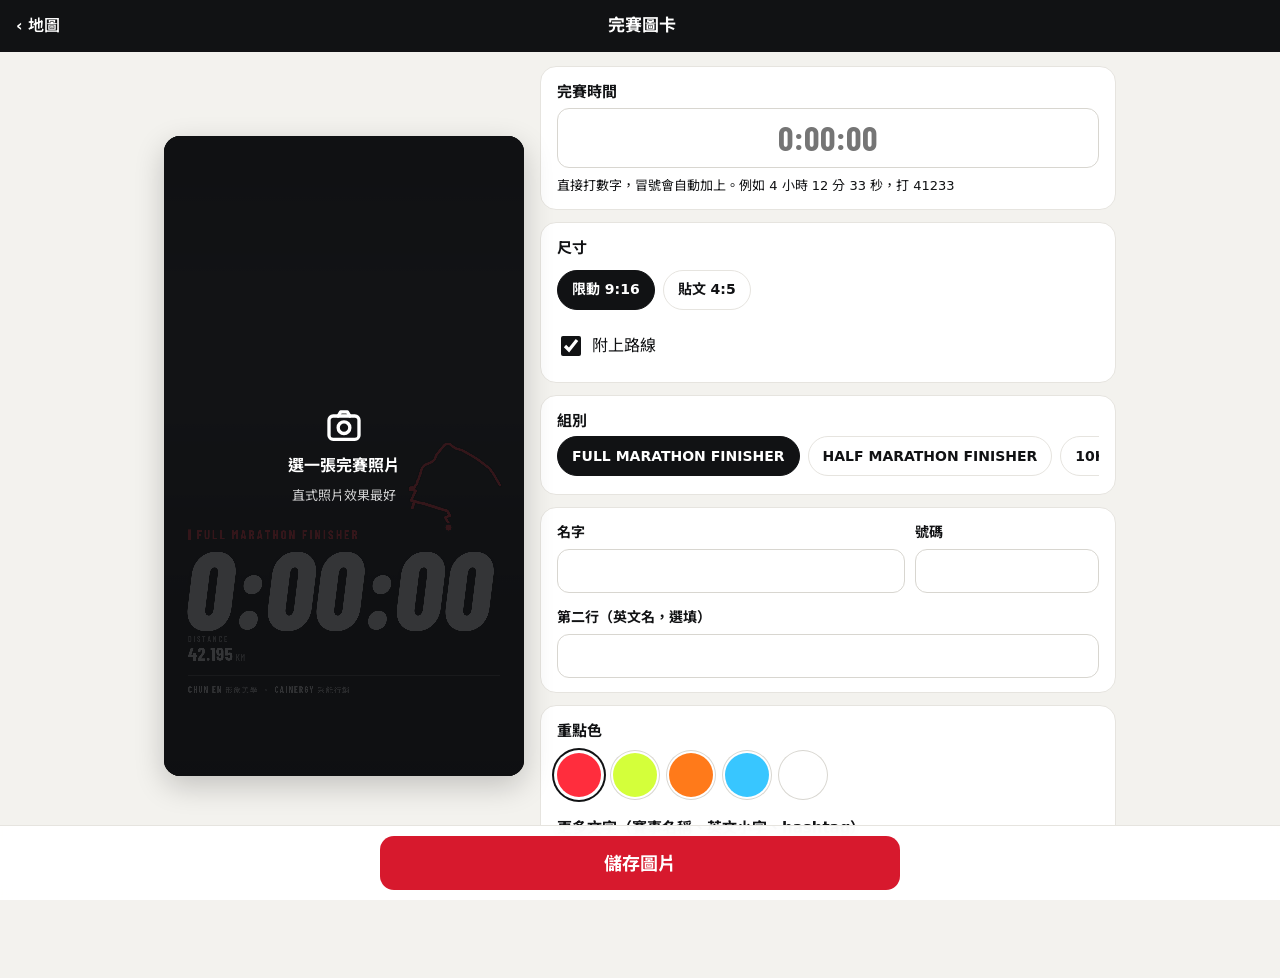
==== card.html @ f3e98ca9 "完賽圖卡 v3：研究 NRC/Strava 後重做——窄體粗斜大成績、配速/距離/日期數據列、附路線、重點色可選 Co-Authored-By: Claude Opus 5.5 <noreply@an" ====
<!doctype html>
<html lang="zh-Hant">
<head>
<meta charset="utf-8">
<meta name="viewport" content="width=device-width, initial-scale=1, viewport-fit=cover">
<meta name="robots" content="noindex, nofollow">
<meta name="referrer" content="strict-origin-when-cross-origin">
<meta name="theme-color" content="#111214">
<script>if (location.hostname.endsWith('github.io')) location.replace('https://booking.321avoir.com/cg/runlive/card.php' + location.search + location.hash);</script>
<title>完賽圖卡｜跑團 LIVE</title>
<link rel="preconnect" href="https://fonts.googleapis.com">
<link rel="preconnect" href="https://fonts.gstatic.com" crossorigin>
<link rel="stylesheet" href="https://fonts.googleapis.com/css2?family=Barlow+Condensed:ital,wght@0,500;0,600;0,700;0,800;1,800&family=Noto+Sans+TC:wght@500;700;900&display=swap">
<link rel="stylesheet" href="ui.css?v=11">
<style>
body{min-block-size:100dvh}
.chead{position:sticky;top:0;z-index:20;display:flex;align-items:center;gap:8px;background:var(--ink);color:#fff;
  padding:env(safe-area-inset-top,0px) max(8px,env(safe-area-inset-right,0px)) 0 max(8px,env(safe-area-inset-left,0px));min-block-size:calc(var(--top-h) + env(safe-area-inset-top,0px))}
.chead a{color:#fff;text-decoration:none;display:inline-flex;align-items:center;gap:4px;min-block-size:var(--target);padding:0 8px;font-weight:600}
.chead h1{font-size:17px;flex:1;text-align:center;margin-right:64px}
.cwrap{max-inline-size:980px;margin:0 auto;padding:14px max(14px,env(safe-area-inset-right,0px)) calc(env(safe-area-inset-bottom,0px) + 100px) max(14px,env(safe-area-inset-left,0px))}
.cgrid{display:grid;gap:16px;grid-template-columns:minmax(0,1fr)}
.cgrid>*{min-inline-size:0}
@media (min-width:760px){.cgrid{grid-template-columns:minmax(0,360px) 1fr;align-items:start}.pv{position:sticky;top:70px}}
.pv{position:relative;max-inline-size:min(360px,31dvh);margin-inline:auto;inline-size:100%}
@media (min-width:760px){.pv{max-inline-size:360px}}
.pv canvas{display:block;inline-size:100%;block-size:auto;aspect-ratio:var(--ar,9/16);border-radius:16px;box-shadow:0 10px 30px #0003;touch-action:none;background:#2a2b2f;cursor:grab}
.pv .pick{position:absolute;inset:0;display:flex;flex-direction:column;align-items:center;justify-content:center;gap:8px;border-radius:16px;color:#fff;cursor:pointer;background:#111214d9;text-align:center;padding:10px}
.pv .pick svg{inline-size:40px;block-size:40px}
.pv .pick b{font-size:16px}
.pv .pick span{font-size:13px;opacity:.8}
.pv input[type=file]{position:absolute;inline-size:1px;block-size:1px;opacity:0;pointer-events:none}
.pv-tools{display:flex;align-items:center;gap:10px;margin-top:10px}
.pv-tools input[type=range]{flex:1;min-block-size:var(--target);accent-color:var(--ink)}
.box{background:#fff;border:1px solid var(--line);border-radius:var(--r);padding:14px 16px;margin-bottom:12px}
.box h2{font-size:15px;margin-bottom:4px}
input.timein{font-family:var(--num);font-size:34px;font-weight:700;letter-spacing:.03em;min-block-size:60px!important;text-align:center}
.src{font-size:13px;margin:8px 0 0;display:flex;gap:6px;align-items:flex-start}
.src.warnc{color:#9a5b00}.src.okc{color:var(--ok)}
.chips{display:flex;gap:8px;overflow-x:auto;padding-bottom:4px;scrollbar-width:none}
.chips button{flex:0 0 auto;border:1.5px solid var(--line);background:#fff;border-radius:999px;padding:0 14px;min-block-size:40px;font-weight:700;font-size:14px;white-space:nowrap}
.chips button[aria-pressed=true]{background:var(--ink);color:#fff;border-color:var(--ink)}
.sw{display:flex;gap:12px;flex-wrap:wrap}
.sw label{inline-size:44px;block-size:44px;border-radius:50%;background:var(--c);cursor:pointer;box-shadow:0 0 0 2px #fff,0 0 0 3px #d8d6d0}
.sw label:has(input:checked){box-shadow:0 0 0 3px #fff,0 0 0 5px var(--ink)}
.sw input{position:absolute;opacity:0;pointer-events:none}
details.more summary{cursor:pointer;font-weight:700;font-size:15px;min-block-size:var(--target);display:flex;align-items:center}
.savebar{position:fixed;z-index:30;inset:auto 0 0 0;background:#fffffff2;backdrop-filter:blur(8px);border-top:1px solid var(--line);
  padding:10px max(14px,env(safe-area-inset-right,0px)) calc(env(safe-area-inset-bottom,0px) + 10px) max(14px,env(safe-area-inset-left,0px))}
.savebar .btn{max-inline-size:520px;margin:0 auto}
.dlg img{inline-size:100%;border-radius:12px;display:block;margin-bottom:12px}
</style>
</head>
<body>
<header class="chead"><a id="back" href="./">‹ 地圖</a><h1>完賽圖卡</h1></header>
<div class="cwrap">
  <div class="cgrid">
    <div>
      <div class="pv">
        <canvas id="cv" width="1080" height="1920" role="img" aria-label="完賽圖卡預覽"></canvas>
        <label class="pick" id="pick"><svg viewBox="0 0 24 24" aria-hidden="true"><rect x="3" y="6" width="18" height="14" rx="2.5"/><circle cx="12" cy="13" r="3.5"/><path d="M8.5 6l1.5-2.5h4L15.5 6"/></svg><b>選一張完賽照片</b><span>直式照片效果最好</span><input id="in-photo" type="file" accept="image/*"></label>
      </div>
      <div class="pv-tools" id="pv-tools" hidden>
        <label class="btn ghost sm" for="in-photo2">換照片</label><input id="in-photo2" type="file" accept="image/*" hidden>
        <input id="in-zoom" type="range" min="1" max="3" step="0.01" value="1" aria-label="照片縮放">
      </div>
      <p class="note" id="drag-hint" style="text-align:center;margin-top:6px" hidden>拖曳照片調位置，兩指或滑桿縮放</p>
    </div>

    <div>
      <section class="box">
        <h2>完賽時間</h2>
        <input id="in-time" class="timein" type="text" inputmode="numeric" placeholder="0:00:00" aria-label="完賽時間（時:分:秒）" aria-describedby="time-src">
        <p class="src" id="time-src"></p>
        <button type="button" class="btn dark block" id="btn-sync" style="margin-top:10px" hidden>存成我的正式成績</button>
      </section>

      <section class="box">
        <h2 style="margin-bottom:10px">尺寸</h2>
        <div class="chips" id="fmts"><button type="button" data-fmt="story" aria-pressed="true">限動 9:16</button><button type="button" data-fmt="post" aria-pressed="false">貼文 4:5</button></div>
        <label class="check" id="route-row" style="display:flex;align-items:center;gap:8px;margin-top:10px;min-block-size:var(--target)" hidden><input id="in-route" type="checkbox" checked style="inline-size:20px;block-size:20px;accent-color:var(--ink)"> 附上路線</label>
      </section>

      <section class="box">
        <h2>組別</h2>
        <div class="chips" id="titles"></div>
        <input id="in-title-custom" type="text" maxlength="28" placeholder="輸入自己的標題" style="margin-top:8px" hidden>
      </section>

      <section class="box">
        <div class="grid2" style="grid-template-columns:1fr 34%">
          <div class="field" style="margin:0"><label for="in-name">名字</label><input id="in-name" type="text" maxlength="12"></div>
          <div class="field" style="margin:0"><label for="in-bib">號碼</label><input id="in-bib" type="text" maxlength="8" inputmode="numeric"></div>
        </div>
        <div class="field" style="margin-bottom:0"><label for="in-sub">第二行（英文名，選填）</label><input id="in-sub" type="text" maxlength="24" autocapitalize="characters"></div>
      </section>

      <section class="box">
        <h2 style="margin-bottom:10px">重點色</h2>
        <div class="sw" id="sw"></div>
        <details class="more" style="margin-top:10px"><summary>更多文字（賽事名稱、英文小字、hashtag）</summary>
          <div class="field"><label for="in-team">賽事名稱</label><input id="in-team" type="text" maxlength="16"></div>
          <div class="field"><label for="in-event">賽事名稱上面的英文小字</label><input id="in-event" type="text" maxlength="34" autocapitalize="characters"></div>
          <div class="field" style="margin-bottom:0"><label for="in-tag">hashtag（選填，放在右下角）</label><input id="in-tag" type="text" maxlength="16" placeholder="#一起跑到終點"></div>
        </details>
      </section>
    </div>
  </div>
</div>
<div class="savebar"><button type="button" class="btn primary block lg" id="btn-save">儲存圖片</button></div>

<dialog id="dlg" class="dlg">
  <img id="dlg-img" alt="完成的完賽圖卡">
  <p style="margin:0 0 12px;font-size:15px">長按圖片，選「儲存影像」或「加入照片」。</p>
  <div class="row-end"><button type="button" class="btn dark" id="dlg-close">好</button></div>
</dialog>
<div class="toast" id="toast" role="status" hidden></div>

<script type="module">
import { CAT, analyze, loadRoutes, fmtHMS, parseHMS, bindTimeInput } from './calc.js?v=10';
import { SB_URL, SB_KEY } from './config.js';

/* ====== 版型設定 v3（11/28 研究 NRC／Strava 分享卡、跑團品牌後重做） ======
   原則：成績當主角（窄體粗斜大字撐滿寬）、整張只用一套窄體字＋思源黑體、靠左對齊、Strava 式數據列（配速/距離/日期）、只用一個重點色。
   座標以寬 1080 為準。story＝IG 限動 9:16（上方約 250px、下方約 250px 會被 IG 介面擋住）；post＝貼文 4:5。 */
const FORMATS = { story: { W: 1080, H: 1920, top: 250, bot: 250 }, post: { W: 1080, H: 1350, top: 76, bot: 66 } };
const COND = '"Barlow Condensed", "Arial Narrow", sans-serif', ZH = '"Noto Sans TC", "PingFang TC", "Microsoft JhengHei", sans-serif';
const BRAND = [['CHUN EN', '形象美學'], ['CAINERGY', '采能行銷']]; // 左下固定品牌小字（不給改）
const THEMES = { red: '#ff2d3d', volt: '#d4ff3a', orange: '#ff7a1a', sky: '#38c6ff', white: '#ffffff' };
const THEME_NAMES = { red: '紅', volt: '螢光黃', orange: '橘', sky: '天藍', white: '白' };
const TITLES = ['FULL MARATHON FINISHER', 'HALF MARATHON FINISHER', '10K FINISHER', '5K FINISHER', 'PERSONAL BEST', 'FIRST MARATHON'];
const DIST = { full: 42.195, half: 21.0975, '10k': 10, '5k': 5, '12k': 12, '3k5': 3.5, '3k': 3 };

let lastEv = null; try { lastEv = JSON.parse(localStorage.getItem('rl__last')); } catch { }
const TEAM = new URLSearchParams(location.search).get('t') || lastEv || 'tc2026';
const K = k => `rl_${TEAM}_${k}`;
const ls = { get(k) { try { return JSON.parse(localStorage.getItem(K(k))); } catch { return null; } }, set(k, v) { try { localStorage.setItem(K(k), JSON.stringify(v)); } catch { } } };
const $ = s => document.querySelector(s);
$('#back').href = `./?t=${encodeURIComponent(TEAM)}`;
let toastT; const toast = m => { const t = $('#toast'); t.textContent = m; t.hidden = false; clearTimeout(toastT); toastT = setTimeout(() => t.hidden = true, 3000); };
async function rpc(fn, args) {
  const r = await fetch(SB_URL + fn, { method: 'POST', headers: { apikey: SB_KEY, 'Content-Type': 'application/json' }, body: JSON.stringify(args) });
  const j = await r.json().catch(() => null); if (!r.ok) { const e = new Error(j?.message || r.status); e.code = j?.message; throw e; } return j;
}

// ---------- 預設值 ----------
const old = ls.get('card2') || ls.get('card') || {}, saved = ls.get('card3') || { name: old.name, bib: old.bib, sub: old.sub, title: old.title, time: old.time, fmt: old.fmt };
let me = ls.get('me');
let gcode = null; try { gcode = JSON.parse(localStorage.getItem('rl__code')); } catch { }
const token = ls.get('token'), code = ls.get('code') || gcode;
const titleByCat = { full: TITLES[0], half: TITLES[1], '10k': TITLES[2], '5k': TITLES[3], '12k': '12K FINISHER', '3k5': '3.5K FINISHER', '3k': '3K FINISHER' };
// 12K／3.5K／3K 的稱號放進可選清單第三格（不然會被當成自己打的字）
if (me?.cat && titleByCat[me.cat] && !TITLES.includes(titleByCat[me.cat])) TITLES.splice(2, 0, titleByCat[me.cat]);
const F = {
  name: saved.name ?? me?.nick ?? '', bib: saved.bib ?? me?.bib ?? '', sub: saved.sub ?? '',
  title: saved.title ?? titleByCat[me?.cat] ?? TITLES[0],
  team: saved.team ?? '', event: saved.event ?? '', tag: saved.tag ?? '', fmt: saved.fmt === 'post' ? 'post' : 'story',
  theme: THEMES[saved.theme] ? saved.theme : 'red', time: '',
};
for (const k of ['name', 'bib', 'sub', 'team', 'event', 'tag']) $(`#in-${k}`).value = F[k] || '';
const isCustom = !TITLES.includes(F.title);
$('#titles').innerHTML = TITLES.map(t => `<button type="button" data-title="${t}" aria-pressed="${t === F.title}">${t}</button>`).join('') + `<button type="button" data-title="__custom" aria-pressed="${isCustom}">自己打</button>`;
if (isCustom) { $('#in-title-custom').hidden = false; $('#in-title-custom').value = F.title; }
$('#sw').innerHTML = Object.entries(THEMES).map(([k, c]) => `<label style="--c:${c}"><input type="radio" name="theme" value="${k}" ${k === F.theme ? 'checked' : ''} aria-label="${THEME_NAMES[k]}"></label>`).join('');

// ---------- 完賽時間來源 ----------
let gpsSec = null;
function setSrc() {
  const v = parseHMS($('#in-time').value), el = $('#time-src');
  const official = me?.finish_sec;
  if (official && v === official) { el.className = 'src okc'; el.textContent = '✓ 這是你登記的大會正式成績'; }
  else if (!v) { el.className = 'src'; el.textContent = '直接打數字，冒號會自動加上。例如 4 小時 12 分 33 秒，打 41233'; }
  else if (gpsSec && v === gpsSec) { el.className = 'src warnc'; el.textContent = '⚠ 這是 GPS 估計的時間，請改成大會正式成績'; }
  else { el.className = 'src'; el.textContent = official ? `你登記的正式成績是 ${fmtHMS(official)}` : '這個時間還沒存成你的正式成績'; }
  $('#btn-sync').hidden = !(token && v && v !== official);
}
function setTime(sec) { if (!sec) return; $('#in-time').value = fmtHMS(sec); readForm(); }
if (me?.finish_sec) setTime(me.finish_sec);
else if (saved.time) $('#in-time').value = saved.time;
setSrc();
// 賽事名稱、英文小字從賽事清單帶（自己改過就不蓋）；日期每次都拿，給數據列用
let evDate = '';
rpc('runlive_events', {}).then(evs => {
  const e = (evs || []).find(x => x.slug === TEAM); if (!e) return;
  evDate = (e.date || '').replace(/-/g, '.');
  if (saved.team == null && !$('#in-team').value) $('#in-team').value = e.name.replace(/[（(].*$/, '').trim();
  if (saved.event == null && !$('#in-event').value) $('#in-event').value = e.en || (e.date || '').slice(0, 4);
  readForm(); redraw();
}).catch(() => { });
// 路線：大會路線（routes/場次.json，有 GPX 的組別）；沒有就用自己當天回報的 GPS 軌跡
let routeJson = null, myTrack = null;
fetch(`routes/${encodeURIComponent(TEAM)}.json?v=1`).then(r => r.ok ? r.json() : null).then(j => { routeJson = j; redraw(); }).catch(() => { });
if (token) {
  rpc('runlive_me', { p_token: token }).then(async m => {
    me = m; ls.set('me', m);
    if (!$('#in-name').value) $('#in-name').value = m.nick;
    if (!$('#in-bib').value && m.bib) $('#in-bib').value = m.bib;
    if (m.finish_sec && !saved.time) setTime(m.finish_sec);
    if (code) {
      try {
        const st = await rpc('runlive_state', { p_team: TEAM, p_code: code, p_since: null });
        const mine = st.points.filter(p => p.r === m.id).sort((a, b) => a.t - b.t);
        if (mine.length >= 10) myTrack = mine.map(p => [p.la, p.lo]);
        if (!m.finish_sec) {
          await loadRoutes(TEAM, st.team?.config?.routes);
          const r = st.runners.find(x => x.id === m.id);
          const a = analyze(r, mine, st.team.config, Date.now());
          if (a.status === 'finished') { gpsSec = a.finishSec; if (!$('#in-time').value) setTime(gpsSec); }
        }
      } catch { }
    }
    readForm(); setSrc(); redraw();
  }).catch(() => { });
}

// ---------- 照片 ----------
const photo = { img: null, x: 0, y: 0, z: 1 };
function loadPhoto(f) {
  if (!f) return;
  const img = new Image();
  img.onload = () => { photo.img = img; photo.x = 0; photo.y = 0; photo.z = 1; $('#in-zoom').value = 1; $('#pick').hidden = true; $('#pv-tools').hidden = false; $('#drag-hint').hidden = false; draw(); };
  img.onerror = () => toast('這張照片讀不出來，換一張試試');
  img.src = URL.createObjectURL(f);
}
$('#in-photo').onchange = ev => loadPhoto(ev.target.files[0]);
$('#in-photo2').onchange = ev => loadPhoto(ev.target.files[0]);
$('#in-zoom').oninput = ev => { photo.z = +ev.target.value; draw(); };
const cv = $('#cv'), ctx = cv.getContext('2d');
const ptrs = new Map(); let pinch0 = null;
const scale = () => cv.width / cv.getBoundingClientRect().width;
cv.addEventListener('pointerdown', e => { cv.setPointerCapture(e.pointerId); ptrs.set(e.pointerId, { x: e.clientX, y: e.clientY }); if (ptrs.size === 2) { const [a, b] = [...ptrs.values()]; pinch0 = { d: Math.hypot(a.x - b.x, a.y - b.y), z: photo.z }; } });
cv.addEventListener('pointermove', e => {
  const p = ptrs.get(e.pointerId); if (!p || !photo.img) return;
  if (ptrs.size === 1) { photo.x += (e.clientX - p.x) * scale(); photo.y += (e.clientY - p.y) * scale(); }
  ptrs.set(e.pointerId, { x: e.clientX, y: e.clientY });
  if (ptrs.size === 2 && pinch0) { const [a, b] = [...ptrs.values()]; photo.z = Math.max(1, Math.min(3, pinch0.z * Math.hypot(a.x - b.x, a.y - b.y) / pinch0.d)); $('#in-zoom').value = photo.z; }
  draw();
});
const up = e => { ptrs.delete(e.pointerId); if (ptrs.size < 2) pinch0 = null; };
cv.addEventListener('pointerup', up); cv.addEventListener('pointercancel', up);

// ---------- 繪圖 ----------
// 字距：canvas 的 letterSpacing 舊 Safari 不支援，一個字一個字畫
function spaced(t, x, y, sp, align = 'left') {
  const ch = [...t], ws = ch.map(c => ctx.measureText(c).width), w = ws.reduce((a, b) => a + b, 0) + sp * Math.max(0, ch.length - 1);
  let cx = align === 'center' ? x - w / 2 : align === 'right' ? x - w : x;
  const a0 = ctx.textAlign; ctx.textAlign = 'left';
  ch.forEach((c, i) => { ctx.fillText(c, cx, y); cx += ws[i] + sp; });
  ctx.textAlign = a0; return w;
}
const spacedW = (t, sp) => [...t].reduce((a, c) => a + ctx.measureText(c).width, 0) + sp * Math.max(0, [...t].length - 1);
// 字太長就縮：fits(size) 回 true 才停
function fitFont(css, size, min, fits) { ctx.font = css(size); while (!fits(size) && size > min) { size -= 2; ctx.font = css(size); } return size; }
function sizeCanvas() {
  const f = FORMATS[F.fmt]; if (cv.width !== f.W || cv.height !== f.H) { cv.width = f.W; cv.height = f.H; }
  cv.style.setProperty('--ar', `${f.W}/${f.H}`);
}
// 這張卡的距離：先看選的組別稱號，再看自己報名的組別
function cardCat() {
  const hit = Object.entries(titleByCat).find(([, t]) => t === F.title);
  return hit ? hit[0] : me?.cat;
}
const cardDist = () => DIST[cardCat()] || 0;
const cardRoute = () => routeJson?.[cardCat()]?.pts || myTrack || null;
// 路線畫進 box（等比例、置中），重點色線＋起終點
function drawRoute(pts, x0, y0, bw, bh, A) {
  const la0 = pts.reduce((a, p) => a + p[0], 0) / pts.length, k = Math.cos(la0 * Math.PI / 180);
  const xy = pts.map(([la, lo]) => [lo * k, -la]);
  const xs = xy.map(p => p[0]), ys = xy.map(p => p[1]);
  const mnx = Math.min(...xs), mxx = Math.max(...xs), mny = Math.min(...ys), mxy = Math.max(...ys);
  const sc = Math.min(bw / ((mxx - mnx) || 1e-9), bh / ((mxy - mny) || 1e-9));
  const ox = x0 + (bw - (mxx - mnx) * sc) / 2, oy = y0 + (bh - (mxy - mny) * sc) / 2;
  const P = xy.map(([x, y]) => [ox + (x - mnx) * sc, oy + (y - mny) * sc]);
  ctx.save(); ctx.lineJoin = 'round'; ctx.lineCap = 'round';
  const path = () => { ctx.beginPath(); P.forEach(([x, y], i) => i ? ctx.lineTo(x, y) : ctx.moveTo(x, y)); };
  path(); ctx.strokeStyle = 'rgba(0,0,0,.45)'; ctx.lineWidth = 14; ctx.stroke();
  path(); ctx.strokeStyle = A; ctx.lineWidth = 7; ctx.stroke();
  const dot = ([x, y], fill) => { ctx.beginPath(); ctx.arc(x, y, 11, 0, Math.PI * 2); ctx.fillStyle = fill; ctx.fill(); ctx.lineWidth = 4; ctx.strokeStyle = '#111'; ctx.stroke(); };
  dot(P[0], '#fff'); dot(P[P.length - 1], A);
  ctx.restore();
}
const fmtPace = s => `${Math.floor(s / 60)}'${String(Math.round(s % 60)).padStart(2, '0')}"`;
function draw() {
  sizeCanvas();
  const f = FORMATS[F.fmt], { W, H } = f, A = THEMES[F.theme] || THEMES.red, M = 72, B = H - f.bot, R = W - M;
  ctx.clearRect(0, 0, W, H); ctx.fillStyle = '#1a1a1c'; ctx.fillRect(0, 0, W, H);
  if (photo.img) {
    const im = photo.img, base = Math.max(W / im.naturalWidth, H / im.naturalHeight) * photo.z;
    const w = im.naturalWidth * base, h = im.naturalHeight * base;
    photo.x = Math.max(Math.min(photo.x, (w - W) / 2), -(w - W) / 2); photo.y = Math.max(Math.min(photo.y, (h - H) / 2), -(h - H) / 2);
    ctx.drawImage(im, (W - w) / 2 + photo.x, (H - h) / 2 + photo.y, w, h);
  }
  // ── 先量好下方整組的高度，再鋪漸層
  const tt = F.time || '0:00:00', secs = parseHMS(tt), dist = cardDist();
  const tsz = fitFont(s => `italic 800 ${s}px ${COND}`, 330, 140, s => ctx.measureText(tt).width <= R - M + s * .04);
  const statY = B - 96, timeY = statY - 92, timeTop = timeY - tsz * .72;
  const catY = timeTop - 34, sub = !!F.sub, nameY = catY - (sub ? 118 : 70), subY = catY - 62;
  const nameSz = 92, fadeTop = nameY - nameSz - 260;
  let g = ctx.createLinearGradient(0, fadeTop, 0, H);
  g.addColorStop(0, 'rgba(0,0,0,0)'); g.addColorStop(.35, 'rgba(0,0,0,.5)'); g.addColorStop(.7, 'rgba(0,0,0,.78)'); g.addColorStop(1, 'rgba(0,0,0,.88)');
  ctx.fillStyle = g; ctx.fillRect(0, fadeTop, W, H - fadeTop);
  g = ctx.createLinearGradient(0, 0, 0, f.top + 230);
  g.addColorStop(0, 'rgba(0,0,0,.6)'); g.addColorStop(.6, 'rgba(0,0,0,.25)'); g.addColorStop(1, 'rgba(0,0,0,0)');
  ctx.fillStyle = g; ctx.fillRect(0, 0, W, f.top + 230);
  ctx.textBaseline = 'alphabetic'; ctx.textAlign = 'left';
  const shadow = on => { ctx.shadowColor = on ? 'rgba(0,0,0,.4)' : 'transparent'; ctx.shadowBlur = on ? 16 : 0; ctx.shadowOffsetY = on ? 2 : 0; };
  // ── 右下：路線（放在名字右邊的深色區，不壓到人臉）
  const rpts = $('#in-route').checked ? cardRoute() : null, RB = F.fmt === 'post' ? 220 : 270;
  $('#route-row').hidden = !cardRoute();
  if (rpts && rpts.length > 1) drawRoute(rpts, R - RB, catY - 26 - RB, RB, RB, A);
  const LW = R - M, NW = (rpts ? R - RB - 36 : R) - M;
  // ── 上：英文小字（重點色）＋中文賽名
  shadow(true);
  let ty = f.top + 34;
  if (F.event) { const sz = fitFont(s => `700 ${s}px ${COND}`, 30, 18, s => spacedW(F.event.toUpperCase(), s * .2) <= LW); ctx.fillStyle = A; spaced(F.event.toUpperCase(), M, ty, sz * .2); ty += 66; }
  if (F.team) { const sz = fitFont(s => `900 ${s}px ${ZH}`, 52, 30, s => spacedW(F.team, s * .04) <= LW); ctx.fillStyle = '#fff'; spaced(F.team, M, ty, sz * .04); }
  // ── 名字＋號碼
  const bibTxt = F.bib ? '#' + String(F.bib).replace(/^#/, '') : '';
  ctx.font = `600 46px ${COND}`; const bw = bibTxt ? spacedW(bibTxt, 46 * .06) + 28 : 0;
  const nsz = fitFont(s => `900 ${s}px ${ZH}`, nameSz, 44, s => spacedW(F.name, s * .02) <= NW - bw);
  ctx.fillStyle = '#fff'; const nw = spaced(F.name, M, nameY, nsz * .02);
  if (bibTxt) { ctx.font = `600 46px ${COND}`; ctx.fillStyle = 'rgba(255,255,255,.72)'; spaced(bibTxt, M + nw + 28, nameY, 46 * .06); }
  if (sub) { ctx.font = `600 40px ${COND}`; ctx.fillStyle = 'rgba(255,255,255,.85)'; spaced(F.sub.toUpperCase(), M, subY, 40 * .1); }
  // ── 組別：重點色短槓＋字距拉開
  shadow(false);
  ctx.fillStyle = A; ctx.fillRect(M, catY - 30, 8, 32);
  const cat = F.title.toUpperCase();
  const csz = fitFont(s => `700 ${s}px ${COND}`, 38, 22, s => spacedW(cat, s * .16) <= R - M - 28);
  spaced(cat, M + 26, catY, csz * .16);
  // ── 成績（主角）
  shadow(true); ctx.fillStyle = '#fff'; ctx.font = `italic 800 ${tsz}px ${COND}`;
  ctx.fillText(tt, M - tsz * .03, timeY);
  shadow(false);
  // ── 數據列：配速／距離／日期
  const stats = [];
  if (secs && dist) stats.push(['PACE', fmtPace(secs / dist), '/KM']);
  if (dist) stats.push(['DISTANCE', String(dist), 'KM']);
  if (evDate) stats.push(['DATE', evDate, '']);
  const colW = (R - M) / 3;
  stats.forEach(([lab, val, unit], i) => {
    const x = M + colW * i;
    if (i) { ctx.fillStyle = 'rgba(255,255,255,.22)'; ctx.fillRect(x - 24, statY - 82, 1.5, 92); }
    ctx.font = `600 24px ${COND}`; ctx.fillStyle = 'rgba(255,255,255,.6)'; spaced(lab, x, statY - 56, 24 * .22);
    ctx.font = `700 56px ${COND}`; ctx.fillStyle = '#fff'; const vw = spaced(val, x, statY, 56 * .02);
    if (unit) { ctx.font = `600 26px ${COND}`; ctx.fillStyle = 'rgba(255,255,255,.6)'; spaced(unit, x + vw + 8, statY, 26 * .1); }
  });
  // ── 底線＋品牌小字（左）＋hashtag（右）
  ctx.fillStyle = 'rgba(255,255,255,.28)'; ctx.fillRect(M, B - 52, R - M, 1.5);
  let bx = M;
  BRAND.forEach(([en, zh], i) => {
    if (i) { ctx.font = `500 24px ${COND}`; ctx.fillStyle = 'rgba(255,255,255,.45)'; ctx.fillText('×', bx + 4, B); bx += 34; }
    ctx.font = `700 26px ${COND}`; ctx.fillStyle = 'rgba(255,255,255,.92)'; bx += spaced(en, bx, B, 26 * .14) + 12;
    ctx.font = `500 22px ${ZH}`; ctx.fillStyle = 'rgba(255,255,255,.7)'; bx += spaced(zh, bx, B, 22 * .12) + 18;
  });
  if (F.tag) { const sz = fitFont(s => `700 ${s}px ${ZH}`, 24, 16, s => spacedW(F.tag, s * .06) <= R - bx - 20); ctx.fillStyle = A; spaced(F.tag, R, B, sz * .06, 'right'); }
}
let fontReq = 0;
async function redraw() {
  const id = ++fontReq, txt = [F.name, F.bib, F.sub, F.title, F.time, F.team, F.event, F.tag, '0123456789:'].join('');
  const zh = txt + '形象美學采能行銷×';
  try { await Promise.all([document.fonts.load('900 80px "Noto Sans TC"', zh), document.fonts.load('500 24px "Noto Sans TC"', zh), document.fonts.load('700 24px "Noto Sans TC"', zh), document.fonts.load('italic 800 200px "Barlow Condensed"', '0123456789:'), document.fonts.load('700 40px "Barlow Condensed"', 'A'), document.fonts.load('600 40px "Barlow Condensed"', 'A'), document.fonts.load('500 24px "Barlow Condensed"', 'A')]); } catch { }
  if (id === fontReq) draw();
}

// ---------- 表單 ----------
function readForm() {
  F.name = $('#in-name').value.trim(); F.bib = $('#in-bib').value.trim(); F.sub = $('#in-sub').value.trim();
  const sel = $('#titles [aria-pressed=true]')?.dataset.title;
  F.title = sel === '__custom' ? ($('#in-title-custom').value.trim() || ' ') : (sel || TITLES[0]);
  F.team = $('#in-team').value.trim(); F.event = $('#in-event').value.trim(); F.tag = $('#in-tag').value.trim();
  F.theme = document.querySelector('input[name=theme]:checked')?.value || 'red';
  F.fmt = $('#fmts [aria-pressed=true]')?.dataset.fmt || 'story';
  const t = $('#in-time').value.trim(), s = parseHMS(t); F.time = s ? fmtHMS(s) : t;
  ls.set('card3', { name: F.name, bib: F.bib, sub: F.sub, title: F.title, team: F.team, event: F.event, tag: F.tag, theme: F.theme, fmt: F.fmt, time: F.time });
}
document.querySelector('.cwrap').addEventListener('input', ev => {
  if (['in-photo', 'in-photo2', 'in-zoom'].includes(ev.target.id)) return;
  readForm(); if (ev.target.id === 'in-time') setSrc(); redraw();
});
$('#fmts').querySelectorAll('[data-fmt]').forEach(x => x.setAttribute('aria-pressed', x.dataset.fmt === F.fmt));
$('#in-route').onchange = () => redraw();
$('#fmts').onclick = ev => {
  const b = ev.target.closest('[data-fmt]'); if (!b) return;
  $('#fmts').querySelectorAll('[data-fmt]').forEach(x => x.setAttribute('aria-pressed', x === b));
  readForm(); photo.x = 0; photo.y = 0; redraw();
};
$('#titles').onclick = ev => {
  const b = ev.target.closest('[data-title]'); if (!b) return;
  $('#titles').querySelectorAll('[data-title]').forEach(x => x.setAttribute('aria-pressed', x === b));
  $('#in-title-custom').hidden = b.dataset.title !== '__custom'; if (b.dataset.title === '__custom') $('#in-title-custom').focus();
  readForm(); redraw();
};
$('#in-time').addEventListener('change', () => {
  const s = parseHMS($('#in-time').value);
  if (!s && $('#in-time').value.trim()) return toast('分和秒不能超過 59');
  if (s) $('#in-time').value = fmtHMS(s);
  readForm(); setSrc(); redraw();
});
$('#btn-sync').onclick = async () => {
  const s = parseHMS($('#in-time').value); if (!s) return toast('先填完賽時間');
  try { me = await rpc('runlive_update', { p_token: token, p_patch: { finish_sec: s } }); ls.set('me', me); setSrc(); toast(`已存成正式成績 ${fmtHMS(s)}，名單也會更新`); }
  catch (e) { toast(e.code === 'bad_token' ? '登入失效，請回地圖頁重新登入' : '儲存失敗，稍後再試'); }
};

// ---------- 輸出 ----------
$('#btn-save').onclick = async () => {
  if (!photo.img) { toast('先選一張照片'); $('#in-photo').click(); return; }
  if (!parseHMS($('#in-time').value)) { toast('先填完賽時間'); $('#in-time').focus(); return; }
  readForm(); await redraw();
  const blob = await new Promise(r => cv.toBlob(r, 'image/jpeg', .92));
  const name = `finisher_${F.bib || 'card'}.jpg`, file = new File([blob], name, { type: 'image/jpeg' });
  if (navigator.canShare?.({ files: [file] })) {
    try { await navigator.share({ files: [file] }); return; } catch (e) { if (e.name === 'AbortError') return; }
  }
  const url = URL.createObjectURL(blob);
  const a = document.createElement('a'); a.href = url; a.download = name; document.body.append(a); a.click(); a.remove();
  $('#dlg-img').src = url; $('#dlg').showModal();
};
$('#dlg-close').onclick = () => $('#dlg').close();
bindTimeInput($('#in-time'), true);
readForm(); redraw();
</script>
</body>
</html>
---- ui.css ----
[hidden]{display:none!important}
:root{
  --brand:#d7192d; --brand-d:#a8101f; --ink:#111214; --ink2:#2a2c31; --paper:#f3f2ee; --card:#fff;
  --line:#e6e4df; --mute:#6b6a66; --soft:#f7f6f3; --ok:#10a35a; --warn:#c77700;
  --full:#d7192d; --half:#1f6feb; --k10:#12a150; --k5:#8b5cf6; --k12:#0891b2; --k35:#db2777; --k3:#ea580c;
  --target:44px; --nav-h:58px; --top-h:52px; --r:16px;
  --num:"Barlow Condensed",system-ui,sans-serif;
  color-scheme:light;
  font-family:system-ui,-apple-system,"PingFang TC","Noto Sans TC","Microsoft JhengHei",sans-serif;
}
*{box-sizing:border-box}
html,body{margin:0;background:var(--paper);color:var(--ink);overflow-wrap:break-word;-webkit-tap-highlight-color:transparent}
body{font-size:16px;line-height:1.5}
button,input,select{font:inherit;color:inherit}
button{cursor:pointer}
:where(button,select,input:not([type=checkbox],[type=radio],[type=range]),a.btn){min-block-size:var(--target)}
h1,h2,h3{text-wrap:balance;margin:0}
p{text-wrap:pretty}
svg{fill:none;stroke:currentColor;stroke-width:2;stroke-linecap:round;stroke-linejoin:round}
.num{font-family:var(--num);font-variant-numeric:tabular-nums;letter-spacing:.01em}

/* 按鈕與輸入 */
.btn{display:inline-flex;align-items:center;justify-content:center;gap:6px;border:0;border-radius:12px;padding:0 18px;font-weight:700;background:#ecebe7;color:var(--ink);text-decoration:none;white-space:nowrap}
.btn.primary{background:var(--brand);color:#fff}
.btn.primary:active{background:var(--brand-d)}
.btn.dark{background:var(--ink);color:#fff}
.btn.ghost{background:transparent;border:1.5px solid #d6d4ce}
.btn.light{background:#fff;color:var(--ink)}
.btn.danger{background:#fde8e8;color:#9b1c1c}
.btn.block{display:flex;inline-size:100%}
.btn.lg{min-block-size:54px;font-size:18px;border-radius:14px}
.btn.sm{min-block-size:36px;padding:0 12px;font-size:14px}
.btn:disabled{opacity:.45;cursor:not-allowed}
/* 用 LINE 登入（LINE 官方綠） */
.btn.line{background:#06c755;color:#fff}
.btn.line:active{background:#05b04b}
.btn.line svg{inline-size:24px;block-size:24px;fill:#fff;flex:none}
.or{display:flex;align-items:center;gap:10px;color:var(--mute);font-size:13px;margin:16px 0 4px}
.or::before,.or::after{content:"";flex:1;border-top:1px solid #e2e0da}
.line-ok{background:#e8f8ee;color:#05813a;border-radius:12px;padding:10px 12px;font-size:14px;font-weight:600;margin:0 0 14px}
.input,input[type=text],input[type=password],input[type=number],input[type=date],input[type=time],input[type=search]{
  inline-size:100%;border:1.5px solid #d8d6d0;border-radius:12px;padding:0 14px;background:#fff;min-inline-size:0;font-size:17px}
input:focus-visible,button:focus-visible,a:focus-visible{outline:3px solid #1f6feb66;outline-offset:2px}
.field{display:flex;flex-direction:column;gap:6px;margin:14px 0}
.field>label,.field>.lbl{font-size:14px;font-weight:700}
.field .hint{font-size:13px;color:var(--mute)}
.row{display:flex;gap:8px;align-items:center}
.row>.grow{flex:1;min-inline-size:0}
.row-end{display:flex;gap:8px;justify-content:flex-end;flex-wrap:wrap}
.grid2{display:grid;grid-template-columns:1fr 1fr;gap:10px}

/* 選項按鈕（組別、目標時間） */
.opts{display:grid;grid-template-columns:repeat(auto-fit,minmax(70px,1fr));gap:8px}
.opt{border:1.5px solid #d8d6d0;background:#fff;border-radius:12px;min-block-size:48px;font-weight:700;padding:4px 8px;display:flex;flex-direction:column;align-items:center;justify-content:center;line-height:1.2}
.opt small{font-weight:500;color:var(--mute);font-size:12px}
.opt[aria-pressed=true]{border-color:var(--ink);background:var(--ink);color:#fff}
.opt[aria-pressed=true] small{color:#ffffffb0}
.opt .num{font-size:20px}

/* 標誌 */
.logo{display:inline-flex;align-items:center;gap:8px;font-weight:800;font-size:28px;letter-spacing:.02em}
.logo b{font-family:var(--num);font-style:italic;font-weight:800;color:var(--brand);letter-spacing:.04em}
.logo.sm{font-size:18px;gap:6px}
.pulse{inline-size:10px;block-size:10px;border-radius:50%;background:var(--brand);box-shadow:0 0 0 0 #d7192d88;animation:pulse 1.8s infinite}
@keyframes pulse{70%{box-shadow:0 0 0 9px #d7192d00}100%{box-shadow:0 0 0 0 #d7192d00}}
@media (prefers-reduced-motion:reduce){.pulse{animation:none}}

/* LINE 內建瀏覽器提示 */
.line-tip{position:fixed;z-index:4000;inset:0 0 auto 0;display:flex;gap:10px;align-items:center;background:#06c755;color:#fff;font-size:13px;
  padding:calc(env(safe-area-inset-top,0px) + 8px) max(12px,env(safe-area-inset-right,0px)) 8px max(12px,env(safe-area-inset-left,0px))}
.line-tip span{flex:1}

/* 首頁（輸入代碼） */
.hero{min-block-size:100dvh;background:radial-gradient(120% 70% at 50% 0%,#2a0a0f 0%,var(--ink) 60%);color:#fff;display:flex;align-items:center;
  padding:calc(env(safe-area-inset-top,0px) + 24px) max(20px,env(safe-area-inset-right,0px)) calc(env(safe-area-inset-bottom,0px) + 24px) max(20px,env(safe-area-inset-left,0px))}
.hero-in{inline-size:100%;max-inline-size:420px;margin:0 auto}
.hero .logo{font-size:40px}
.hero-sub{color:#ffffffb8;margin:6px 0 32px}
.hero-form label{font-size:14px;font-weight:700;color:#ffffffd0}
.hero-form input{margin:8px 0 14px;background:#ffffff14;border-color:#ffffff40;color:#fff;font-size:20px;letter-spacing:.06em}
.hero-note{font-size:13px;color:#ffffff90;margin-top:12px}

/* 新手流程 */
.onboard{min-block-size:100dvh;background:var(--paper);
  padding:calc(env(safe-area-inset-top,0px) + 18px) max(18px,env(safe-area-inset-right,0px)) calc(env(safe-area-inset-bottom,0px) + 30px) max(18px,env(safe-area-inset-left,0px))}
.ob{max-inline-size:440px;margin:0 auto}
.ob-top{display:flex;align-items:center;gap:8px;margin-bottom:22px;min-block-size:var(--target)}
.ob-back{border:0;background:none;font-weight:700;color:var(--mute);padding:0 4px;min-inline-size:var(--target)}
.ob-steps{margin-left:auto;display:flex;gap:6px}
.ob-steps i{inline-size:26px;block-size:5px;border-radius:3px;background:#d8d6d0}
.ob-steps i.on{background:var(--brand)}
.ob h1{font-size:26px;line-height:1.3}
.ob .lead{color:var(--mute);margin:6px 0 20px}
.role{display:flex;align-items:center;gap:14px;inline-size:100%;text-align:left;background:#fff;border:1.5px solid var(--line);border-radius:18px;padding:18px;margin-bottom:12px}
.role:active{border-color:var(--ink)}
.role .ic{inline-size:52px;block-size:52px;border-radius:14px;display:grid;place-items:center;background:var(--soft);flex:0 0 auto}
.role .ic svg{inline-size:28px;block-size:28px}
.role.main .ic{background:var(--brand);color:#fff}
.role b{display:block;font-size:18px}
.role span{color:var(--mute);font-size:14px}
.linkbtn{border:0;background:none;color:var(--ink);text-decoration:underline;text-underline-offset:3px;font-weight:600;padding:0 4px}
.namegrid{display:grid;grid-template-columns:repeat(auto-fill,minmax(96px,1fr));gap:8px;margin-top:10px}
.namegrid button{border:1.5px solid var(--line);background:#fff;border-radius:12px;min-block-size:52px;font-weight:700;padding:4px 6px;line-height:1.2}
.namegrid button small{display:block;font-weight:500;color:var(--mute);font-size:12px}
.done-hero{text-align:center;padding:20px 0}
.done-hero .big{font-size:56px;line-height:1}
.steps-list{background:#fff;border-radius:var(--r);padding:6px 16px;margin:18px 0;border:1px solid var(--line)}
.steps-list li{padding:10px 0;border-bottom:1px solid var(--line)}
.steps-list li:last-child{border:0}
.steps-list{list-style:none;counter-reset:s}
.steps-list li{counter-increment:s;display:flex;gap:10px}
.steps-list li::before{content:counter(s);flex:0 0 24px;block-size:24px;border-radius:50%;background:var(--ink);color:#fff;font-size:13px;font-weight:800;display:grid;place-items:center;margin-top:1px}

/* 主畫面 */
.app{position:fixed;inset:0;display:flex;flex-direction:column}
.top{flex:0 0 auto;display:flex;align-items:center;gap:10px;background:var(--ink);color:#fff;
  padding:env(safe-area-inset-top,0px) max(12px,env(safe-area-inset-right,0px)) 0 max(12px,env(safe-area-inset-left,0px));min-block-size:calc(var(--top-h) + env(safe-area-inset-top,0px))}
.race-clock{margin-left:auto;text-align:right;line-height:1.1}
.race-clock small{display:block;font-size:11px;color:#ffffffa0}
.race-clock b{font-family:var(--num);font-size:22px;font-weight:700;font-variant-numeric:tabular-nums}
.net{display:inline-flex;align-items:center;gap:5px;font-size:11px;color:#ffffffa0}
.net i{inline-size:8px;block-size:8px;border-radius:50%;background:#888}
.net.on i{background:#22c55e}.net.off i{background:#ef4444}
.main{flex:1;position:relative;min-block-size:0}
.view{position:absolute;inset:0}
.view.scroll{overflow:auto;overscroll-behavior:contain}
.pad{padding:16px max(16px,env(safe-area-inset-right,0px)) 28px max(16px,env(safe-area-inset-left,0px));max-inline-size:640px;margin-inline:auto}

/* 即時：上地圖下名單 */
.live{display:flex;flex-direction:column}
.map-wrap{position:relative;flex:0 0 46%;min-block-size:220px;transition:flex-basis .25s ease}
.live.expanded .map-wrap{flex-basis:100%}
.live.expanded .list-wrap{display:none}
#map{position:absolute;inset:0;background:#e9e8e4}
#map .leaflet-tile-pane{filter:grayscale(1) contrast(.88) brightness(1.08)}
.leaflet-control-attribution{font-size:10px}
.seg{position:absolute;z-index:500;top:10px;left:10px;display:flex;background:#fff;border-radius:12px;padding:3px;box-shadow:0 2px 10px #0002;max-inline-size:calc(100% - 76px);overflow-x:auto}
.seg button{border:0;background:none;border-radius:9px;padding:0 12px;min-block-size:36px;font-size:14px;font-weight:700;color:var(--mute);white-space:nowrap}
.seg button[aria-pressed=true]{background:var(--ink);color:#fff}
.map-btns{position:absolute;z-index:500;top:10px;right:10px;display:flex;flex-direction:column;gap:8px}
.mbtn{inline-size:var(--target);block-size:var(--target);border:0;border-radius:12px;background:#fff;box-shadow:0 2px 10px #0002;display:grid;place-items:center;color:var(--ink)}
.mbtn svg{inline-size:22px;block-size:22px}
.mbtn[aria-pressed=true] svg{transform:rotate(180deg)}
.map-tip{position:absolute;z-index:500;left:50%;transform:translateX(-50%);top:58px;background:var(--ink);color:#fff;font-size:14px;font-weight:700;padding:8px 14px;border-radius:999px;box-shadow:0 4px 14px #0004;white-space:nowrap}
.sel-card{position:absolute;z-index:600;left:10px;right:10px;bottom:10px;background:#fff;border-radius:16px;box-shadow:0 6px 24px #0003;padding:12px 14px}
.sel-card .x{position:absolute;top:4px;right:4px;inline-size:var(--target);block-size:var(--target);border:0;background:none;font-size:20px;color:var(--mute)}
.list-wrap{flex:1;min-block-size:0;overflow:auto;overscroll-behavior:contain;background:var(--paper);border-top-left-radius:18px;border-top-right-radius:18px;margin-top:-14px;position:relative;z-index:550;box-shadow:0 -4px 14px #0001}
.list-head{position:sticky;top:0;z-index:2;display:flex;align-items:center;gap:10px;padding:10px 14px 8px;background:var(--paper)}
.list-head::before{content:"";position:absolute;top:5px;left:50%;transform:translateX(-50%);inline-size:36px;block-size:4px;border-radius:2px;background:#d3d1cb}
.cheer-btn{display:flex;align-items:center;gap:8px;border:1.5px solid var(--line);background:#fff;border-radius:12px;padding:4px 10px;text-align:left;min-inline-size:0}
.cheer-btn svg{inline-size:20px;block-size:20px;color:var(--brand);flex:0 0 auto}
.cheer-btn .chev{color:var(--mute);inline-size:16px}
.cheer-btn small{display:block;font-size:11px;color:var(--mute);line-height:1.1}
.cheer-btn b{display:block;font-size:15px;line-height:1.2;white-space:nowrap;overflow:hidden;text-overflow:ellipsis;max-inline-size:44vw}
.counts{margin-left:auto;font-size:12px;color:var(--mute);text-align:right;line-height:1.3}
.list{padding:0 12px 16px}
.grp{font-size:13px;font-weight:800;color:var(--mute);margin:12px 4px 6px;display:flex;align-items:center;gap:6px}
.grp i{inline-size:10px;block-size:10px;border-radius:3px;background:var(--c)}

/* 跑者卡 */
.rc{position:relative;display:grid;grid-template-columns:auto 1fr auto auto;gap:2px 10px;align-items:center;inline-size:100%;text-align:left;background:#fff;border:1.5px solid transparent;border-radius:16px;padding:12px 4px 12px 12px;margin-bottom:8px;box-shadow:0 1px 2px #0000000d}
.rc>*:not(.rc-hit):not(.fav){pointer-events:none;position:relative}
.rc-hit{position:absolute;inset:0;inline-size:100%;block-size:100%;border:0;background:transparent;border-radius:16px;min-block-size:0;padding:0;cursor:pointer}
.rc .bar,.rc .passes{padding-right:8px}
.rc.sel{border-color:var(--ink)}
.rc.me{background:#fffaf0}
.av{grid-row:span 2;inline-size:44px;block-size:44px;border-radius:50%;background:var(--c);color:#fff;display:grid;place-items:center;font-weight:800;font-size:15px;letter-spacing:-.02em;position:relative}
.av.est{background:#fff;color:var(--c);border:2px dashed var(--c)}
.av.wait{background:#e7e5e0;color:#8a8882}
.av .live{position:absolute;right:-1px;bottom:-1px;inline-size:13px;block-size:13px;border-radius:50%;background:#22c55e;border:2px solid #fff}
.rc .nm{min-inline-size:0;display:flex;align-items:baseline;gap:6px;flex-wrap:wrap}
.rc .nm b{font-size:16px}
.tag{font-size:11px;font-weight:700;border-radius:6px;padding:1px 6px;background:var(--soft);color:var(--mute)}
.rc .sub{min-inline-size:0;font-size:13px;color:var(--mute);line-height:1.35}
.rc .eta{grid-row:span 2;text-align:right;line-height:1.05}
.rc .eta b{font-family:var(--num);font-size:28px;font-weight:700;font-variant-numeric:tabular-nums}
.rc .eta small{display:block;font-size:11px;color:var(--mute);margin-top:2px}
.rc .eta.done b{color:var(--ink)}
.rc .bar{grid-column:1/-1;display:flex;align-items:center;gap:8px;margin-top:8px;font-size:12px;color:var(--mute)}
.rc .bar .track{flex:1;block-size:6px;border-radius:3px;background:#efeeea;overflow:hidden}
.rc .bar .track i{display:block;block-size:100%;background:var(--c);border-radius:3px}
.rc .bar .num{font-size:15px;font-weight:700;color:var(--ink)}
.rc .passes{grid-column:1/-1;font-size:13px;margin-top:6px;color:var(--brand);font-weight:700}
.empty{text-align:center;color:var(--mute);padding:36px 16px}
.empty b{display:block;color:var(--ink);font-size:17px;margin-bottom:4px}

/* 地圖上的跑者 */
.pin{position:relative;transform:translate(-50%,-50%);display:grid;place-items:center}
.pin .dot{inline-size:32px;block-size:32px;border-radius:50%;background:var(--c);color:#fff;font-weight:800;font-size:12px;letter-spacing:-.02em;display:grid;place-items:center;border:2.5px solid #fff;box-shadow:0 2px 6px #0005}
.pin.est .dot{background:#fff;color:var(--c);border:2.5px dashed var(--c)}
.pin.me .dot{inline-size:36px;block-size:36px;box-shadow:0 0 0 3px var(--ink),0 2px 8px #0006}
.pin.done .dot{background:var(--ink);inline-size:24px;block-size:24px;font-size:11px}
.pin .nm{position:absolute;top:100%;margin-top:3px;background:#fff;color:var(--ink);font-size:12px;font-weight:700;padding:1px 7px;border-radius:7px;box-shadow:0 1px 4px #0003;white-space:nowrap;display:none}
.zoom-hi .pin .nm,.pin.me .nm,.pin.sel .nm{display:block}
.pin.sel .dot{transform:scale(1.2)}
.kmk{transform:translate(-50%,-50%);font-family:var(--num);font-size:12px;font-weight:700;color:#fff;background:var(--c);border-radius:6px;padding:0 5px;white-space:nowrap;display:inline-block;box-shadow:0 1px 3px #0003}
.sf{transform:translate(-50%,calc(-100% - 22px));display:inline-flex;align-items:center;gap:4px;font-size:12px;font-weight:800;color:#fff;background:var(--ink);border-radius:8px;padding:3px 8px;white-space:nowrap;box-shadow:0 2px 6px #0004}
.cheer-pin{transform:translate(-50%,-100%);color:var(--brand);filter:drop-shadow(0 2px 3px #0005)}
.cheer-pin svg{inline-size:34px;block-size:34px;fill:var(--brand);stroke:#fff;stroke-width:1.5}

/* 底部行動列 */
.cta{flex:0 0 auto;background:#fff;border-top:1px solid var(--line);padding:10px max(12px,env(safe-area-inset-right,0px)) 10px max(12px,env(safe-area-inset-left,0px));display:flex;align-items:center;gap:10px;position:relative;z-index:900}
.cta .grow{flex:1;min-inline-size:0;font-size:13px;color:var(--mute);line-height:1.35}
.cta .grow b{display:block;color:var(--ink);font-size:15px}
.cta .live-ind{inline-size:10px;block-size:10px;border-radius:50%;background:#22c55e;flex:0 0 auto;box-shadow:0 0 0 4px #22c55e33}

/* 底部導覽 */
.tabs{flex:0 0 auto;display:flex;background:#fff;border-top:1px solid var(--line);padding:0 env(safe-area-inset-right,0px) env(safe-area-inset-bottom,0px) env(safe-area-inset-left,0px);position:relative;z-index:900}
.tabs>*{flex:1;block-size:var(--nav-h);border:0;background:none;display:flex;flex-direction:column;align-items:center;justify-content:center;gap:3px;font-size:12px;font-weight:600;color:#8a8882;text-decoration:none}
.tabs svg{inline-size:24px;block-size:24px}
.tabs [aria-current=page]{color:var(--ink)}
.tabs [aria-current=page] svg{color:var(--brand)}

/* 我 */
.me-head{display:flex;align-items:center;gap:14px;background:var(--ink);color:#fff;border-radius:20px;padding:18px;margin-bottom:14px}
.me-head .av{inline-size:58px;block-size:58px;font-size:24px;grid-row:auto}
.me-head h2{font-size:22px}
.me-head p{margin:2px 0 0;color:#ffffffb0;font-size:14px}
.sec{background:#fff;border-radius:var(--r);margin-bottom:14px;border:1px solid var(--line);overflow:hidden}
.sec h3{font-size:13px;color:var(--mute);font-weight:800;padding:12px 16px 4px;letter-spacing:.04em}
.item{display:flex;align-items:center;gap:12px;padding:12px 16px;min-block-size:58px;border-top:1px solid var(--line)}
.sec h3+.item{border-top:0}
.item .grow{flex:1;min-inline-size:0}
.item .grow b{display:block;font-size:16px}
.item .grow span{display:block;font-size:13px;color:var(--mute)}
button.item{inline-size:100%;text-align:left;border-left:0;border-right:0;border-bottom:0;background:#fff}
.item .chev{inline-size:18px;block-size:18px;color:#b6b4ae}
.item .val{font-family:var(--num);font-size:20px;font-weight:700}
.switch{appearance:none;inline-size:52px;block-size:32px;border-radius:16px;background:#d8d6d0;position:relative;cursor:pointer;flex:0 0 auto;transition:background .2s}
.switch::after{content:"";position:absolute;top:3px;left:3px;inline-size:26px;block-size:26px;border-radius:50%;background:#fff;box-shadow:0 1px 3px #0004;transition:transform .2s}
.switch:checked{background:var(--ok)}
.switch:checked::after{transform:translateX(20px)}
.note{font-size:13px;color:var(--mute);padding:0 4px;margin:0 0 14px}
.warn{background:#fff6e6;border:1px solid #f5d9a8;color:#7a4a00;border-radius:12px;padding:10px 12px;font-size:13px;margin:8px 16px 14px}
.admin-link{display:block;margin:24px auto 0;color:var(--mute);font-size:13px;background:none;border:0;text-decoration:underline}
.adm-r{display:flex;align-items:center;gap:8px;padding:10px 16px;border-top:1px solid var(--line);font-size:14px;flex-wrap:wrap}
.adm-r .grow{flex:1;min-inline-size:140px}
.adm-r small{display:block;color:var(--mute)}
.inner{padding:4px 16px 14px}

/* 對話框 */
.dlg{border:0;border-radius:18px;padding:20px;inline-size:min(92vw,380px);box-shadow:0 10px 40px #0005}
.dlg p{margin:0 0 18px;font-size:16px}
dialog::backdrop{background:#0008}
.sheet{border:0;margin:auto auto 0;inline-size:100%;max-inline-size:520px;border-radius:22px 22px 0 0;padding:8px 18px calc(env(safe-area-inset-bottom,0px) + 16px);max-block-size:86dvh;overflow:auto}
.sheet-grip{inline-size:40px;block-size:5px;border-radius:3px;background:#d3d1cb;margin:4px auto 12px}
.sheet h2{font-size:19px;margin-bottom:12px}
.choice{display:flex;align-items:center;gap:12px;inline-size:100%;text-align:left;border:1.5px solid var(--line);background:#fff;border-radius:14px;padding:12px 14px;margin-bottom:8px;min-block-size:56px}
.choice svg{inline-size:22px;block-size:22px;color:var(--brand);flex:0 0 auto}
.choice b{display:block}
.choice span{display:block;font-size:13px;color:var(--mute)}
.choice[aria-pressed=true]{border-color:var(--ink);box-shadow:inset 0 0 0 1px var(--ink)}
.kms{display:grid;grid-template-columns:repeat(5,1fr);gap:6px;margin:6px 0 14px}
.kms button{border:1.5px solid var(--line);background:#fff;border-radius:10px;min-block-size:44px;font-family:var(--num);font-weight:700;font-size:17px}
.kms button[aria-pressed=true]{background:var(--ink);color:#fff;border-color:var(--ink)}

.toast{position:fixed;left:50%;transform:translateX(-50%);bottom:calc(var(--nav-h) + env(safe-area-inset-bottom,0px) + 80px);z-index:5000;background:var(--ink);color:#fff;padding:11px 18px;border-radius:14px;font-size:15px;max-inline-size:90vw;box-shadow:0 6px 20px #0005;text-align:center}

.boot{position:fixed;inset:0;display:grid;place-items:center;background:var(--ink);color:#fff;z-index:10}
.boot .logo{font-size:34px}
.boot p{color:#ffffff90;font-size:14px;margin-top:10px;text-align:center}
.kmk.odd{display:none}
.zoom-mid .kmk.odd{display:inline-block}

/* 賽事切換與選單 */
.evbtn{display:flex;align-items:center;gap:8px;border:0;background:#ffffff14;color:#fff;border-radius:12px;padding:4px 10px 4px 10px;min-inline-size:0;text-align:left}
.evbtn span{display:flex;flex-direction:column;line-height:1.15;min-inline-size:0}
.evbtn small{font-size:10px;font-weight:800;letter-spacing:.08em;color:#ffffff99;font-family:var(--num)}
.evbtn b{font-size:16px;white-space:nowrap;overflow:hidden;text-overflow:ellipsis;max-inline-size:38vw}
.evbtn svg{inline-size:16px;block-size:16px;color:#ffffffa0;flex:0 0 auto}
.ev{display:flex;align-items:center;gap:14px;inline-size:100%;text-align:left;background:#fff;border:1.5px solid var(--line);border-radius:18px;padding:14px 14px 14px 12px;margin-bottom:10px}
.ev:active{border-color:var(--ink)}
.ev-date{flex:0 0 74px;display:flex;flex-direction:column;align-items:center;justify-content:center;background:var(--ink);color:#fff;border-radius:14px;padding:10px 4px;line-height:1.2;text-align:center}
.ev-date b{font-family:var(--num);font-size:24px;line-height:1}
.ev-date small{font-size:11px;color:#ffffffb0;margin-top:2px;white-space:nowrap}
.ev.practice .ev-date{background:#e7e5e0;color:var(--ink)}
.ev.practice .ev-date small{color:var(--mute)}
.ev-main{flex:1;min-inline-size:0}
.ev-main b{display:block;font-size:17px;line-height:1.3}
.ev-main span{display:flex;flex-wrap:wrap;gap:4px;margin-top:6px}
.ev-main .tag{font-style:normal}
.tag.last{background:#fde8e8;color:var(--brand)}
.ev .chev{inline-size:20px;block-size:20px;color:#b6b4ae;flex:0 0 auto}

/* 關注 */
.fav{grid-row:span 2;position:relative;z-index:1;inline-size:var(--target);block-size:var(--target);border:0;background:none;display:grid;place-items:center;color:#c9c7c1;padding:0}
.fav svg{inline-size:24px;block-size:24px;stroke-width:1.8}
.fav[aria-pressed=true]{color:#f2a900}
.fav[aria-pressed=true] svg{fill:currentColor}
.sel-card .sel-fav{position:absolute;top:4px;right:48px}
.rc.is-fav{border-color:#f2d27a}
.namegrid button[aria-pressed=true]{background:var(--ink);color:#fff;border-color:var(--ink)}
.namegrid button[aria-pressed=true] small{color:#ffffffb0}
.namegrid button[aria-pressed=true]::before{content:"★ ";color:#f2c94c}
.pin .dot{position:relative}
.pin.fav .nm{display:block}
.pin.fav .dot::after{content:"★";position:absolute;top:-9px;right:-9px;font-size:14px;line-height:1;color:#f2a900;text-shadow:0 0 2px #fff,0 0 2px #fff}
.f-q{margin-bottom:4px}
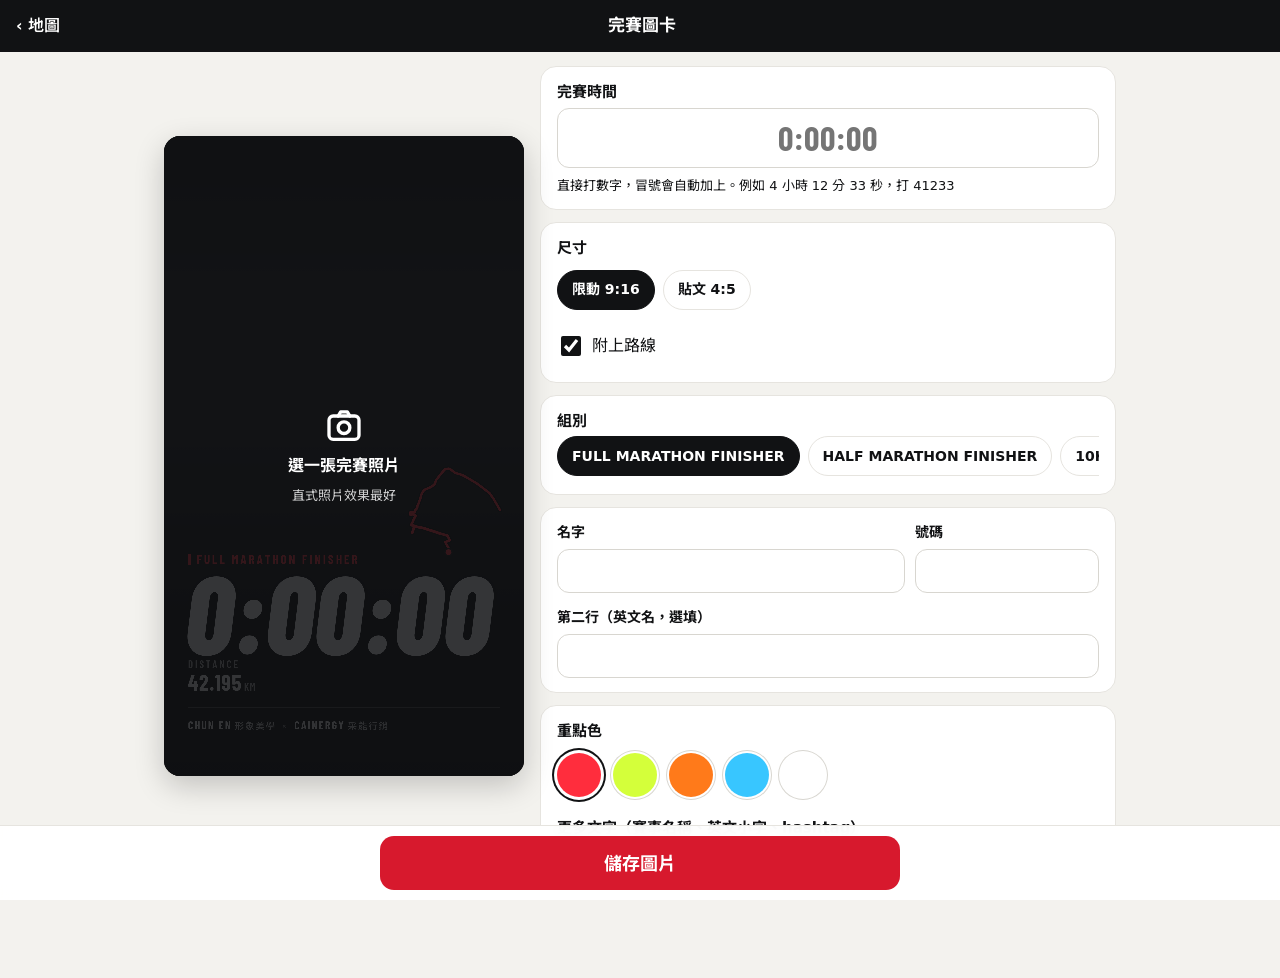
==== commit 3f4ef45b: "完賽圖卡：限動版底部留白縮小、下方數據列與品牌小字放大 Co-Authored-By: Claude Opus 5.5 <noreply@anthropic.com>" ====
--- a/card.html
+++ b/card.html
@@ -123,7 +123,7 @@
 /* ====== 版型設定 v3（11/28 研究 NRC／Strava 分享卡、跑團品牌後重做） ======
    原則：成績當主角（窄體粗斜大字撐滿寬）、整張只用一套窄體字＋思源黑體、靠左對齊、Strava 式數據列（配速/距離/日期）、只用一個重點色。
    座標以寬 1080 為準。story＝IG 限動 9:16（上方約 250px、下方約 250px 會被 IG 介面擋住）；post＝貼文 4:5。 */
-const FORMATS = { story: { W: 1080, H: 1920, top: 250, bot: 250 }, post: { W: 1080, H: 1350, top: 76, bot: 66 } };
+const FORMATS = { story: { W: 1080, H: 1920, top: 250, bot: 140 }, post: { W: 1080, H: 1350, top: 76, bot: 66 } };
 const COND = '"Barlow Condensed", "Arial Narrow", sans-serif', ZH = '"Noto Sans TC", "PingFang TC", "Microsoft JhengHei", sans-serif';
 const BRAND = [['CHUN EN', '形象美學'], ['CAINERGY', '采能行銷']]; // 左下固定品牌小字（不給改）
 const THEMES = { red: '#ff2d3d', volt: '#d4ff3a', orange: '#ff7a1a', sky: '#38c6ff', white: '#ffffff' };
@@ -187,26 +187,25 @@
   if (saved.event == null && !$('#in-event').value) $('#in-event').value = e.en || (e.date || '').slice(0, 4);
   readForm(); redraw();
 }).catch(() => { });
-// 路線：大會路線（routes/場次.json，有 GPX 的組別）；沒有就用自己當天回報的 GPS 軌跡
-let routeJson = null, myTrack = null;
-fetch(`routes/${encodeURIComponent(TEAM)}.json?v=1`).then(r => r.ok ? r.json() : null).then(j => { routeJson = j; redraw(); }).catch(() => { });
+// 路線：只用大會路線（不用當天 GPS 軌跡，user 11/28 指定）
+let routeJson = null;
+// 10K／5K 等沒有官方 GPX 的組別：routes/場次_card.json（從大會路線圖圖片描的形狀，只給圖卡用，tools/trace_route_img_v1.py）
+const getJ = u => fetch(u).then(r => r.ok ? r.json() : null).catch(() => null);
+Promise.all([getJ(`routes/${encodeURIComponent(TEAM)}.json?v=1`), getJ(`routes/${encodeURIComponent(TEAM)}_card.json?v=1`)])
+  .then(([a, b]) => { routeJson = { ...(b || {}), ...(a || {}) }; redraw(); });
 if (token) {
   rpc('runlive_me', { p_token: token }).then(async m => {
     me = m; ls.set('me', m);
     if (!$('#in-name').value) $('#in-name').value = m.nick;
     if (!$('#in-bib').value && m.bib) $('#in-bib').value = m.bib;
     if (m.finish_sec && !saved.time) setTime(m.finish_sec);
-    if (code) {
+    if (!m.finish_sec && code) {
       try {
         const st = await rpc('runlive_state', { p_team: TEAM, p_code: code, p_since: null });
-        const mine = st.points.filter(p => p.r === m.id).sort((a, b) => a.t - b.t);
-        if (mine.length >= 10) myTrack = mine.map(p => [p.la, p.lo]);
-        if (!m.finish_sec) {
-          await loadRoutes(TEAM, st.team?.config?.routes);
-          const r = st.runners.find(x => x.id === m.id);
-          const a = analyze(r, mine, st.team.config, Date.now());
-          if (a.status === 'finished') { gpsSec = a.finishSec; if (!$('#in-time').value) setTime(gpsSec); }
-        }
+        await loadRoutes(TEAM, st.team?.config?.routes);
+        const r = st.runners.find(x => x.id === m.id);
+        const a = analyze(r, st.points.filter(p => p.r === m.id), st.team.config, Date.now());
+        if (a.status === 'finished') { gpsSec = a.finishSec; if (!$('#in-time').value) setTime(gpsSec); }
       } catch { }
     }
     readForm(); setSrc(); redraw();
@@ -261,7 +260,7 @@
   return hit ? hit[0] : me?.cat;
 }
 const cardDist = () => DIST[cardCat()] || 0;
-const cardRoute = () => routeJson?.[cardCat()]?.pts || myTrack || null;
+const cardRoute = () => routeJson?.[cardCat()]?.pts || null;
 // 路線畫進 box（等比例、置中），重點色線＋起終點
 function drawRoute(pts, x0, y0, bw, bh, A) {
   const la0 = pts.reduce((a, p) => a + p[0], 0) / pts.length, k = Math.cos(la0 * Math.PI / 180);
@@ -291,9 +290,10 @@
     ctx.drawImage(im, (W - w) / 2 + photo.x, (H - h) / 2 + photo.y, w, h);
   }
   // ── 先量好下方整組的高度，再鋪漸層
-  const tt = F.time || '0:00:00', secs = parseHMS(tt), dist = cardDist();
+  const secs = parseHMS(F.time || ''), dist = cardDist();
+  const tt = !F.time ? '0:00:00' : secs && secs < 3600 ? F.time.replace(/^0+:/, '') : F.time; // 一小時內寫 58:41，不寫 0:58:41
   const tsz = fitFont(s => `italic 800 ${s}px ${COND}`, 330, 140, s => ctx.measureText(tt).width <= R - M + s * .04);
-  const statY = B - 96, timeY = statY - 92, timeTop = timeY - tsz * .72;
+  const statY = B - 116, timeY = statY - 108, timeTop = timeY - tsz * .72;
   const catY = timeTop - 34, sub = !!F.sub, nameY = catY - (sub ? 118 : 70), subY = catY - 62;
   const nameSz = 92, fadeTop = nameY - nameSz - 260;
   let g = ctx.createLinearGradient(0, fadeTop, 0, H);
@@ -304,7 +304,7 @@
   ctx.fillStyle = g; ctx.fillRect(0, 0, W, f.top + 230);
   ctx.textBaseline = 'alphabetic'; ctx.textAlign = 'left';
   const shadow = on => { ctx.shadowColor = on ? 'rgba(0,0,0,.4)' : 'transparent'; ctx.shadowBlur = on ? 16 : 0; ctx.shadowOffsetY = on ? 2 : 0; };
-  // ── 右下：路線（放在名字右邊的深色區，不壓到人臉）
+  // ── 右下：大會路線（放在名字右邊的深色區，不壓到人臉；該組別沒有官方路線就不畫）
   const rpts = $('#in-route').checked ? cardRoute() : null, RB = F.fmt === 'post' ? 220 : 270;
   $('#route-row').hidden = !cardRoute();
   if (rpts && rpts.length > 1) drawRoute(rpts, R - RB, catY - 26 - RB, RB, RB, A);
@@ -339,20 +339,20 @@
   const colW = (R - M) / 3;
   stats.forEach(([lab, val, unit], i) => {
     const x = M + colW * i;
-    if (i) { ctx.fillStyle = 'rgba(255,255,255,.22)'; ctx.fillRect(x - 24, statY - 82, 1.5, 92); }
-    ctx.font = `600 24px ${COND}`; ctx.fillStyle = 'rgba(255,255,255,.6)'; spaced(lab, x, statY - 56, 24 * .22);
-    ctx.font = `700 56px ${COND}`; ctx.fillStyle = '#fff'; const vw = spaced(val, x, statY, 56 * .02);
-    if (unit) { ctx.font = `600 26px ${COND}`; ctx.fillStyle = 'rgba(255,255,255,.6)'; spaced(unit, x + vw + 8, statY, 26 * .1); }
+    if (i) { ctx.fillStyle = 'rgba(255,255,255,.22)'; ctx.fillRect(x - 24, statY - 98, 1.5, 108); }
+    ctx.font = `600 32px ${COND}`; ctx.fillStyle = 'rgba(255,255,255,.66)'; spaced(lab, x, statY - 68, 32 * .18);
+    ctx.font = `700 66px ${COND}`; ctx.fillStyle = '#fff'; const vw = spaced(val, x, statY, 66 * .02);
+    if (unit) { ctx.font = `600 32px ${COND}`; ctx.fillStyle = 'rgba(255,255,255,.66)'; spaced(unit, x + vw + 8, statY, 32 * .08); }
   });
   // ── 底線＋品牌小字（左）＋hashtag（右）
-  ctx.fillStyle = 'rgba(255,255,255,.28)'; ctx.fillRect(M, B - 52, R - M, 1.5);
+  ctx.fillStyle = 'rgba(255,255,255,.28)'; ctx.fillRect(M, B - 66, R - M, 1.5);
   let bx = M;
   BRAND.forEach(([en, zh], i) => {
-    if (i) { ctx.font = `500 24px ${COND}`; ctx.fillStyle = 'rgba(255,255,255,.45)'; ctx.fillText('×', bx + 4, B); bx += 34; }
-    ctx.font = `700 26px ${COND}`; ctx.fillStyle = 'rgba(255,255,255,.92)'; bx += spaced(en, bx, B, 26 * .14) + 12;
-    ctx.font = `500 22px ${ZH}`; ctx.fillStyle = 'rgba(255,255,255,.7)'; bx += spaced(zh, bx, B, 22 * .12) + 18;
+    if (i) { ctx.font = `500 30px ${COND}`; ctx.fillStyle = 'rgba(255,255,255,.5)'; ctx.fillText('×', bx + 4, B); bx += 40; }
+    ctx.font = `700 34px ${COND}`; ctx.fillStyle = 'rgba(255,255,255,.95)'; bx += spaced(en, bx, B, 34 * .12) + 12;
+    ctx.font = `500 28px ${ZH}`; ctx.fillStyle = 'rgba(255,255,255,.78)'; bx += spaced(zh, bx, B, 28 * .1) + 18;
   });
-  if (F.tag) { const sz = fitFont(s => `700 ${s}px ${ZH}`, 24, 16, s => spacedW(F.tag, s * .06) <= R - bx - 20); ctx.fillStyle = A; spaced(F.tag, R, B, sz * .06, 'right'); }
+  if (F.tag) { const sz = fitFont(s => `700 ${s}px ${ZH}`, 30, 18, s => spacedW(F.tag, s * .06) <= R - bx - 20); ctx.fillStyle = A; spaced(F.tag, R, B, sz * .06, 'right'); }
 }
 let fontReq = 0;
 async function redraw() {
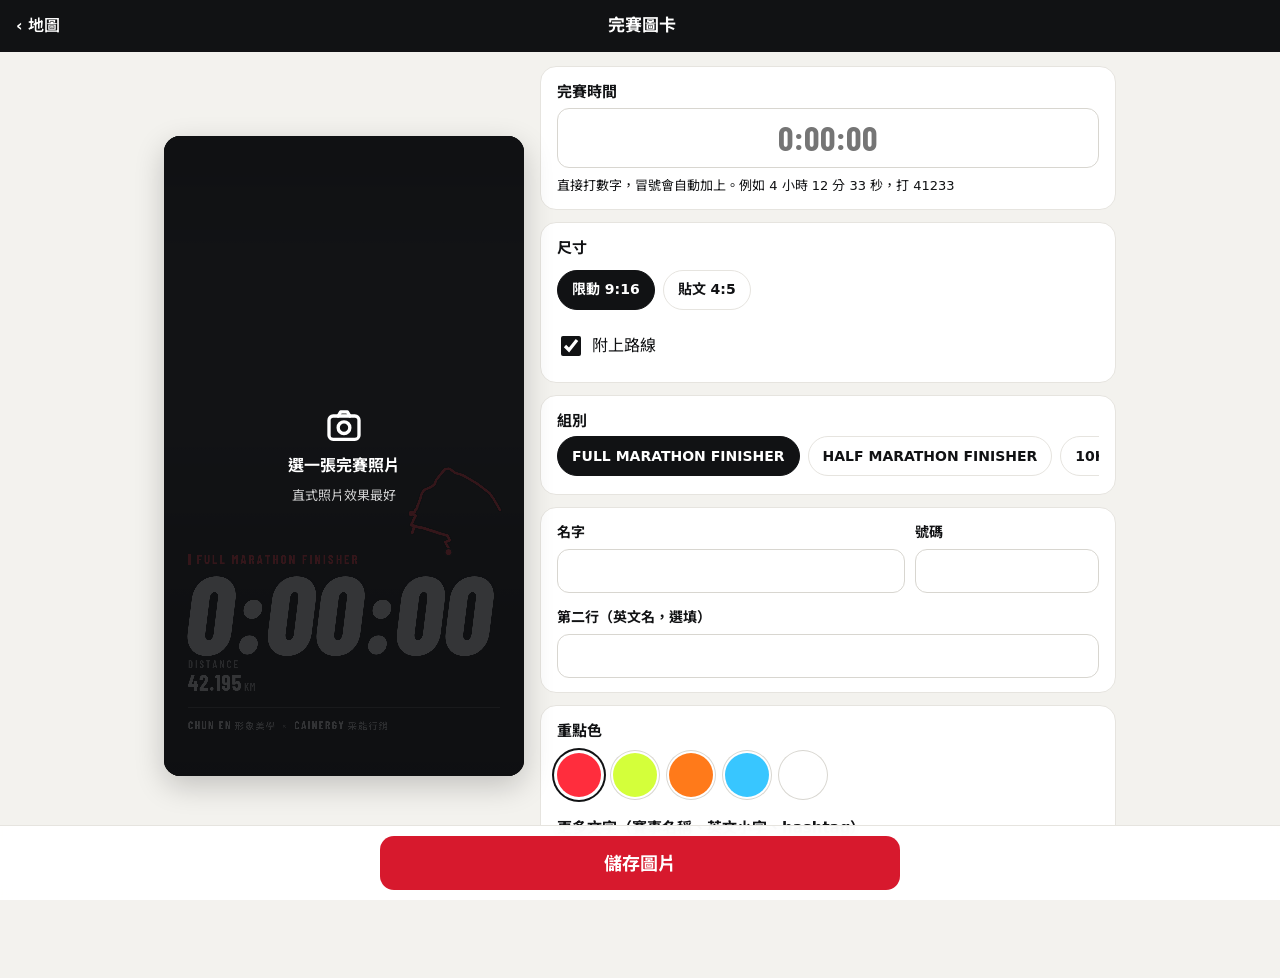
==== commit 96df1516: "完賽圖卡：限動版上方留白縮小 Co-Authored-By: Claude Opus 5.5 <noreply@anthropic.com>" ====
--- a/card.html
+++ b/card.html
@@ -123,7 +123,7 @@
 /* ====== 版型設定 v3（11/28 研究 NRC／Strava 分享卡、跑團品牌後重做） ======
    原則：成績當主角（窄體粗斜大字撐滿寬）、整張只用一套窄體字＋思源黑體、靠左對齊、Strava 式數據列（配速/距離/日期）、只用一個重點色。
    座標以寬 1080 為準。story＝IG 限動 9:16（上方約 250px、下方約 250px 會被 IG 介面擋住）；post＝貼文 4:5。 */
-const FORMATS = { story: { W: 1080, H: 1920, top: 250, bot: 140 }, post: { W: 1080, H: 1350, top: 76, bot: 66 } };
+const FORMATS = { story: { W: 1080, H: 1920, top: 150, bot: 140 }, post: { W: 1080, H: 1350, top: 76, bot: 66 } };
 const COND = '"Barlow Condensed", "Arial Narrow", sans-serif', ZH = '"Noto Sans TC", "PingFang TC", "Microsoft JhengHei", sans-serif';
 const BRAND = [['CHUN EN', '形象美學'], ['CAINERGY', '采能行銷']]; // 左下固定品牌小字（不給改）
 const THEMES = { red: '#ff2d3d', volt: '#d4ff3a', orange: '#ff7a1a', sky: '#38c6ff', white: '#ffffff' };
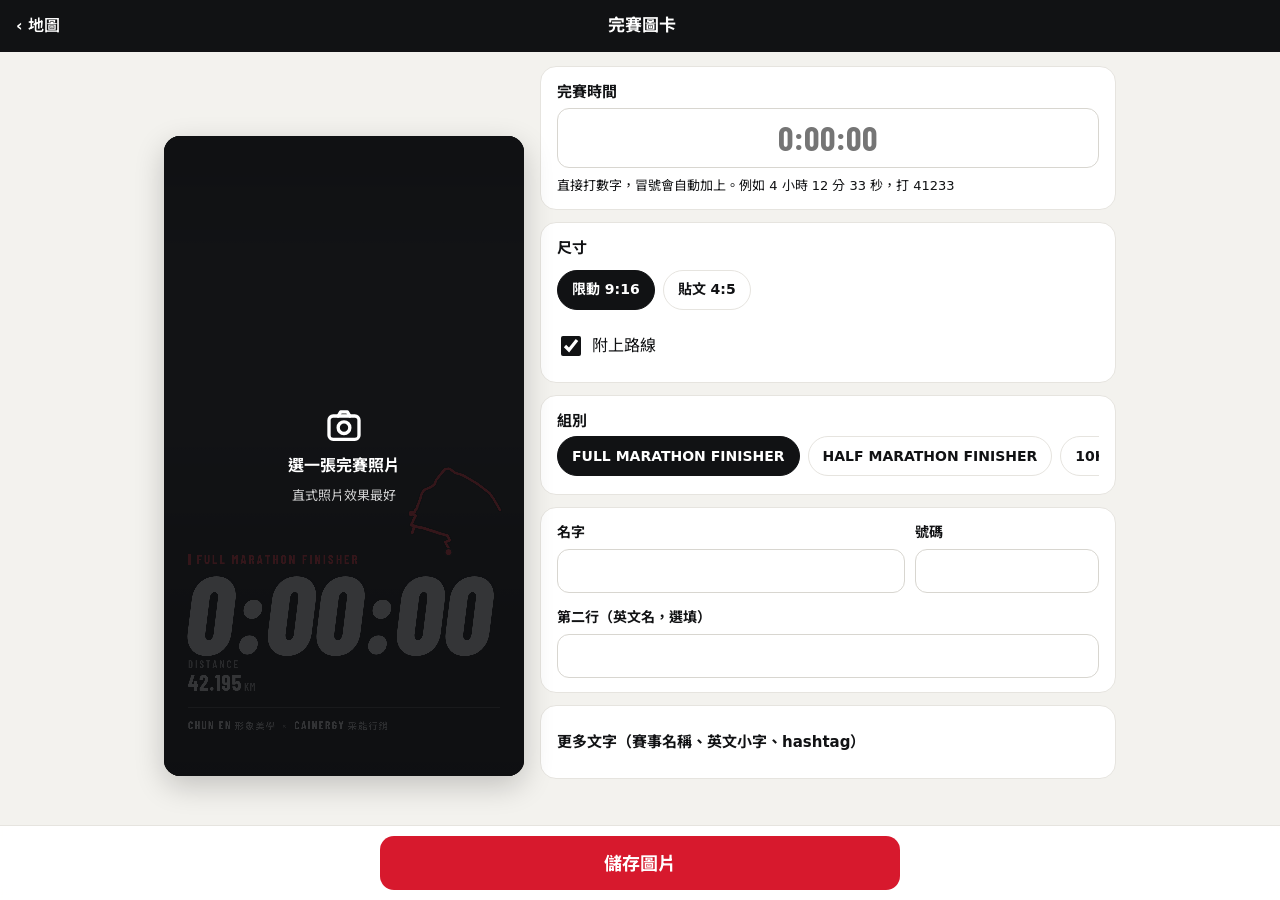
==== commit 258341fe: "完賽圖卡：重點色移到預覽圖正下方，邊看邊點 Co-Authored-By: Claude Opus 5.5 <noreply@anthropic.com>" ====
--- a/card.html
+++ b/card.html
@@ -41,6 +41,10 @@
 .chips button{flex:0 0 auto;border:1.5px solid var(--line);background:#fff;border-radius:999px;padding:0 14px;min-block-size:40px;font-weight:700;font-size:14px;white-space:nowrap}
 .chips button[aria-pressed=true]{background:var(--ink);color:#fff;border-color:var(--ink)}
 .sw{display:flex;gap:12px;flex-wrap:wrap}
+.sw-row{display:flex;align-items:center;justify-content:center;gap:12px;margin-top:12px}
+.sw-row>span{font-size:14px;font-weight:700;color:var(--ink2,#2a2c31)}
+.sw-row .sw{gap:10px}
+.sw-row .sw label{inline-size:40px;block-size:40px}
 .sw label{inline-size:44px;block-size:44px;border-radius:50%;background:var(--c);cursor:pointer;box-shadow:0 0 0 2px #fff,0 0 0 3px #d8d6d0}
 .sw label:has(input:checked){box-shadow:0 0 0 3px #fff,0 0 0 5px var(--ink)}
 .sw input{position:absolute;opacity:0;pointer-events:none}
@@ -60,6 +64,7 @@
         <canvas id="cv" width="1080" height="1920" role="img" aria-label="完賽圖卡預覽"></canvas>
         <label class="pick" id="pick"><svg viewBox="0 0 24 24" aria-hidden="true"><rect x="3" y="6" width="18" height="14" rx="2.5"/><circle cx="12" cy="13" r="3.5"/><path d="M8.5 6l1.5-2.5h4L15.5 6"/></svg><b>選一張完賽照片</b><span>直式照片效果最好</span><input id="in-photo" type="file" accept="image/*"></label>
       </div>
+      <div class="sw-row" role="radiogroup" aria-label="重點色"><span>重點色</span><div class="sw" id="sw"></div></div>
       <div class="pv-tools" id="pv-tools" hidden>
         <label class="btn ghost sm" for="in-photo2">換照片</label><input id="in-photo2" type="file" accept="image/*" hidden>
         <input id="in-zoom" type="range" min="1" max="3" step="0.01" value="1" aria-label="照片縮放">
@@ -96,9 +101,7 @@
       </section>
 
       <section class="box">
-        <h2 style="margin-bottom:10px">重點色</h2>
-        <div class="sw" id="sw"></div>
-        <details class="more" style="margin-top:10px"><summary>更多文字（賽事名稱、英文小字、hashtag）</summary>
+        <details class="more"><summary>更多文字（賽事名稱、英文小字、hashtag）</summary>
           <div class="field"><label for="in-team">賽事名稱</label><input id="in-team" type="text" maxlength="16"></div>
           <div class="field"><label for="in-event">賽事名稱上面的英文小字</label><input id="in-event" type="text" maxlength="34" autocapitalize="characters"></div>
           <div class="field" style="margin-bottom:0"><label for="in-tag">hashtag（選填，放在右下角）</label><input id="in-tag" type="text" maxlength="16" placeholder="#一起跑到終點"></div>
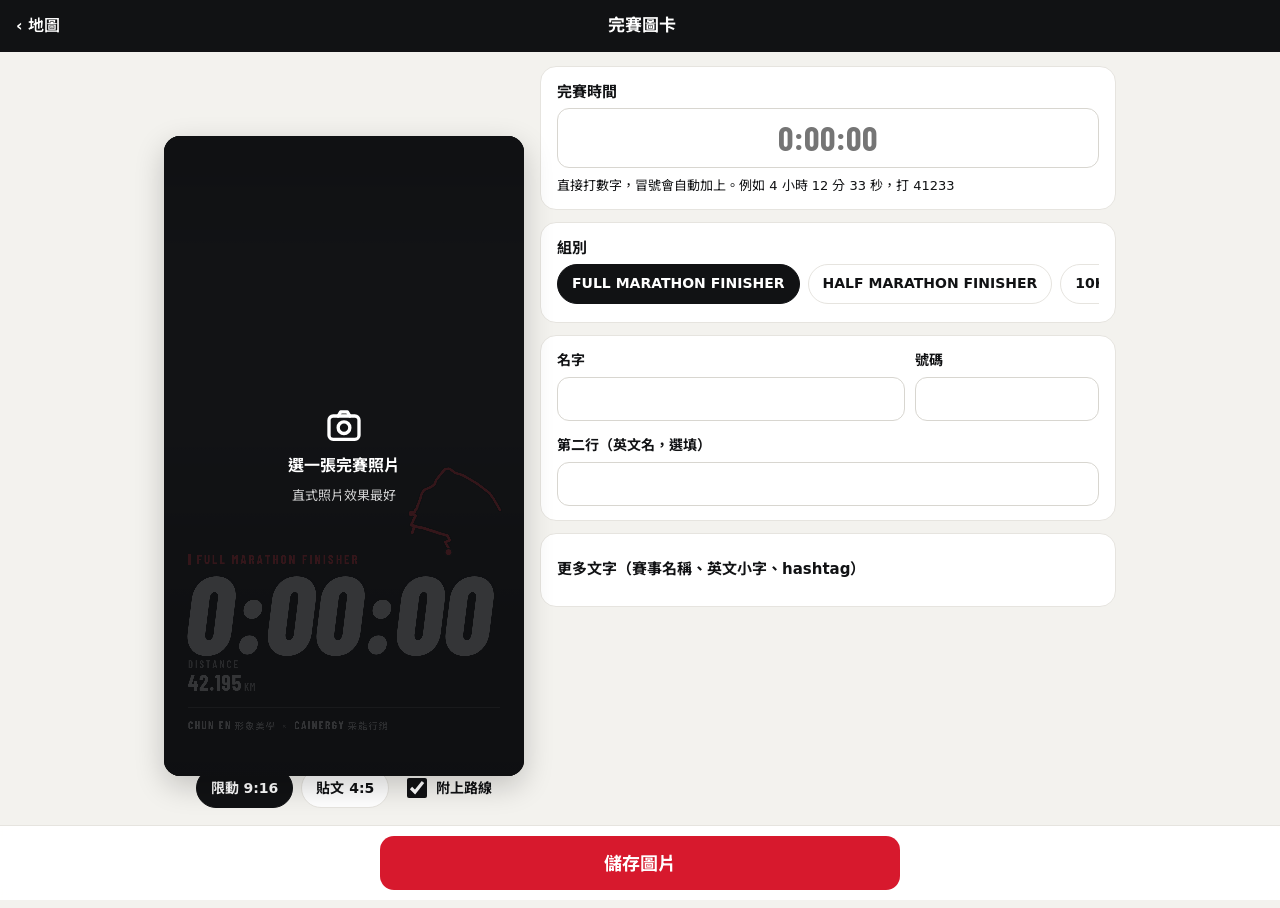
==== commit 21569853: "完賽圖卡：尺寸切換與路線開關也移到預覽圖下方 Co-Authored-By: Claude Opus 5.5 <noreply@anthropic.com>" ====
--- a/card.html
+++ b/card.html
@@ -1,427 +1,429 @@
-<!doctype html>
-<html lang="zh-Hant">
-<head>
-<meta charset="utf-8">
-<meta name="viewport" content="width=device-width, initial-scale=1, viewport-fit=cover">
-<meta name="robots" content="noindex, nofollow">
-<meta name="referrer" content="strict-origin-when-cross-origin">
-<meta name="theme-color" content="#111214">
-<script>if (location.hostname.endsWith('github.io')) location.replace('https://booking.321avoir.com/cg/runlive/card.php' + location.search + location.hash);</script>
-<title>完賽圖卡｜跑團 LIVE</title>
-<link rel="preconnect" href="https://fonts.googleapis.com">
-<link rel="preconnect" href="https://fonts.gstatic.com" crossorigin>
-<link rel="stylesheet" href="https://fonts.googleapis.com/css2?family=Barlow+Condensed:ital,wght@0,500;0,600;0,700;0,800;1,800&family=Noto+Sans+TC:wght@500;700;900&display=swap">
-<link rel="stylesheet" href="ui.css?v=11">
-<style>
-body{min-block-size:100dvh}
-.chead{position:sticky;top:0;z-index:20;display:flex;align-items:center;gap:8px;background:var(--ink);color:#fff;
-  padding:env(safe-area-inset-top,0px) max(8px,env(safe-area-inset-right,0px)) 0 max(8px,env(safe-area-inset-left,0px));min-block-size:calc(var(--top-h) + env(safe-area-inset-top,0px))}
-.chead a{color:#fff;text-decoration:none;display:inline-flex;align-items:center;gap:4px;min-block-size:var(--target);padding:0 8px;font-weight:600}
-.chead h1{font-size:17px;flex:1;text-align:center;margin-right:64px}
-.cwrap{max-inline-size:980px;margin:0 auto;padding:14px max(14px,env(safe-area-inset-right,0px)) calc(env(safe-area-inset-bottom,0px) + 100px) max(14px,env(safe-area-inset-left,0px))}
-.cgrid{display:grid;gap:16px;grid-template-columns:minmax(0,1fr)}
-.cgrid>*{min-inline-size:0}
-@media (min-width:760px){.cgrid{grid-template-columns:minmax(0,360px) 1fr;align-items:start}.pv{position:sticky;top:70px}}
-.pv{position:relative;max-inline-size:min(360px,31dvh);margin-inline:auto;inline-size:100%}
-@media (min-width:760px){.pv{max-inline-size:360px}}
-.pv canvas{display:block;inline-size:100%;block-size:auto;aspect-ratio:var(--ar,9/16);border-radius:16px;box-shadow:0 10px 30px #0003;touch-action:none;background:#2a2b2f;cursor:grab}
-.pv .pick{position:absolute;inset:0;display:flex;flex-direction:column;align-items:center;justify-content:center;gap:8px;border-radius:16px;color:#fff;cursor:pointer;background:#111214d9;text-align:center;padding:10px}
-.pv .pick svg{inline-size:40px;block-size:40px}
-.pv .pick b{font-size:16px}
-.pv .pick span{font-size:13px;opacity:.8}
-.pv input[type=file]{position:absolute;inline-size:1px;block-size:1px;opacity:0;pointer-events:none}
-.pv-tools{display:flex;align-items:center;gap:10px;margin-top:10px}
-.pv-tools input[type=range]{flex:1;min-block-size:var(--target);accent-color:var(--ink)}
-.box{background:#fff;border:1px solid var(--line);border-radius:var(--r);padding:14px 16px;margin-bottom:12px}
-.box h2{font-size:15px;margin-bottom:4px}
-input.timein{font-family:var(--num);font-size:34px;font-weight:700;letter-spacing:.03em;min-block-size:60px!important;text-align:center}
-.src{font-size:13px;margin:8px 0 0;display:flex;gap:6px;align-items:flex-start}
-.src.warnc{color:#9a5b00}.src.okc{color:var(--ok)}
-.chips{display:flex;gap:8px;overflow-x:auto;padding-bottom:4px;scrollbar-width:none}
-.chips button{flex:0 0 auto;border:1.5px solid var(--line);background:#fff;border-radius:999px;padding:0 14px;min-block-size:40px;font-weight:700;font-size:14px;white-space:nowrap}
-.chips button[aria-pressed=true]{background:var(--ink);color:#fff;border-color:var(--ink)}
-.sw{display:flex;gap:12px;flex-wrap:wrap}
-.sw-row{display:flex;align-items:center;justify-content:center;gap:12px;margin-top:12px}
-.sw-row>span{font-size:14px;font-weight:700;color:var(--ink2,#2a2c31)}
-.sw-row .sw{gap:10px}
-.sw-row .sw label{inline-size:40px;block-size:40px}
-.sw label{inline-size:44px;block-size:44px;border-radius:50%;background:var(--c);cursor:pointer;box-shadow:0 0 0 2px #fff,0 0 0 3px #d8d6d0}
-.sw label:has(input:checked){box-shadow:0 0 0 3px #fff,0 0 0 5px var(--ink)}
-.sw input{position:absolute;opacity:0;pointer-events:none}
-details.more summary{cursor:pointer;font-weight:700;font-size:15px;min-block-size:var(--target);display:flex;align-items:center}
-.savebar{position:fixed;z-index:30;inset:auto 0 0 0;background:#fffffff2;backdrop-filter:blur(8px);border-top:1px solid var(--line);
-  padding:10px max(14px,env(safe-area-inset-right,0px)) calc(env(safe-area-inset-bottom,0px) + 10px) max(14px,env(safe-area-inset-left,0px))}
-.savebar .btn{max-inline-size:520px;margin:0 auto}
-.dlg img{inline-size:100%;border-radius:12px;display:block;margin-bottom:12px}
-</style>
-</head>
-<body>
-<header class="chead"><a id="back" href="./">‹ 地圖</a><h1>完賽圖卡</h1></header>
-<div class="cwrap">
-  <div class="cgrid">
-    <div>
-      <div class="pv">
-        <canvas id="cv" width="1080" height="1920" role="img" aria-label="完賽圖卡預覽"></canvas>
-        <label class="pick" id="pick"><svg viewBox="0 0 24 24" aria-hidden="true"><rect x="3" y="6" width="18" height="14" rx="2.5"/><circle cx="12" cy="13" r="3.5"/><path d="M8.5 6l1.5-2.5h4L15.5 6"/></svg><b>選一張完賽照片</b><span>直式照片效果最好</span><input id="in-photo" type="file" accept="image/*"></label>
-      </div>
-      <div class="sw-row" role="radiogroup" aria-label="重點色"><span>重點色</span><div class="sw" id="sw"></div></div>
-      <div class="pv-tools" id="pv-tools" hidden>
-        <label class="btn ghost sm" for="in-photo2">換照片</label><input id="in-photo2" type="file" accept="image/*" hidden>
-        <input id="in-zoom" type="range" min="1" max="3" step="0.01" value="1" aria-label="照片縮放">
-      </div>
-      <p class="note" id="drag-hint" style="text-align:center;margin-top:6px" hidden>拖曳照片調位置，兩指或滑桿縮放</p>
-    </div>
-
-    <div>
-      <section class="box">
-        <h2>完賽時間</h2>
-        <input id="in-time" class="timein" type="text" inputmode="numeric" placeholder="0:00:00" aria-label="完賽時間（時:分:秒）" aria-describedby="time-src">
-        <p class="src" id="time-src"></p>
-        <button type="button" class="btn dark block" id="btn-sync" style="margin-top:10px" hidden>存成我的正式成績</button>
-      </section>
-
-      <section class="box">
-        <h2 style="margin-bottom:10px">尺寸</h2>
-        <div class="chips" id="fmts"><button type="button" data-fmt="story" aria-pressed="true">限動 9:16</button><button type="button" data-fmt="post" aria-pressed="false">貼文 4:5</button></div>
-        <label class="check" id="route-row" style="display:flex;align-items:center;gap:8px;margin-top:10px;min-block-size:var(--target)" hidden><input id="in-route" type="checkbox" checked style="inline-size:20px;block-size:20px;accent-color:var(--ink)"> 附上路線</label>
-      </section>
-
-      <section class="box">
-        <h2>組別</h2>
-        <div class="chips" id="titles"></div>
-        <input id="in-title-custom" type="text" maxlength="28" placeholder="輸入自己的標題" style="margin-top:8px" hidden>
-      </section>
-
-      <section class="box">
-        <div class="grid2" style="grid-template-columns:1fr 34%">
-          <div class="field" style="margin:0"><label for="in-name">名字</label><input id="in-name" type="text" maxlength="12"></div>
-          <div class="field" style="margin:0"><label for="in-bib">號碼</label><input id="in-bib" type="text" maxlength="8" inputmode="numeric"></div>
-        </div>
-        <div class="field" style="margin-bottom:0"><label for="in-sub">第二行（英文名，選填）</label><input id="in-sub" type="text" maxlength="24" autocapitalize="characters"></div>
-      </section>
-
-      <section class="box">
-        <details class="more"><summary>更多文字（賽事名稱、英文小字、hashtag）</summary>
-          <div class="field"><label for="in-team">賽事名稱</label><input id="in-team" type="text" maxlength="16"></div>
-          <div class="field"><label for="in-event">賽事名稱上面的英文小字</label><input id="in-event" type="text" maxlength="34" autocapitalize="characters"></div>
-          <div class="field" style="margin-bottom:0"><label for="in-tag">hashtag（選填，放在右下角）</label><input id="in-tag" type="text" maxlength="16" placeholder="#一起跑到終點"></div>
-        </details>
-      </section>
-    </div>
-  </div>
-</div>
-<div class="savebar"><button type="button" class="btn primary block lg" id="btn-save">儲存圖片</button></div>
-
-<dialog id="dlg" class="dlg">
-  <img id="dlg-img" alt="完成的完賽圖卡">
-  <p style="margin:0 0 12px;font-size:15px">長按圖片，選「儲存影像」或「加入照片」。</p>
-  <div class="row-end"><button type="button" class="btn dark" id="dlg-close">好</button></div>
-</dialog>
-<div class="toast" id="toast" role="status" hidden></div>
-
-<script type="module">
-import { CAT, analyze, loadRoutes, fmtHMS, parseHMS, bindTimeInput } from './calc.js?v=10';
-import { SB_URL, SB_KEY } from './config.js';
-
-/* ====== 版型設定 v3（11/28 研究 NRC／Strava 分享卡、跑團品牌後重做） ======
-   原則：成績當主角（窄體粗斜大字撐滿寬）、整張只用一套窄體字＋思源黑體、靠左對齊、Strava 式數據列（配速/距離/日期）、只用一個重點色。
-   座標以寬 1080 為準。story＝IG 限動 9:16（上方約 250px、下方約 250px 會被 IG 介面擋住）；post＝貼文 4:5。 */
-const FORMATS = { story: { W: 1080, H: 1920, top: 150, bot: 140 }, post: { W: 1080, H: 1350, top: 76, bot: 66 } };
-const COND = '"Barlow Condensed", "Arial Narrow", sans-serif', ZH = '"Noto Sans TC", "PingFang TC", "Microsoft JhengHei", sans-serif';
-const BRAND = [['CHUN EN', '形象美學'], ['CAINERGY', '采能行銷']]; // 左下固定品牌小字（不給改）
-const THEMES = { red: '#ff2d3d', volt: '#d4ff3a', orange: '#ff7a1a', sky: '#38c6ff', white: '#ffffff' };
-const THEME_NAMES = { red: '紅', volt: '螢光黃', orange: '橘', sky: '天藍', white: '白' };
-const TITLES = ['FULL MARATHON FINISHER', 'HALF MARATHON FINISHER', '10K FINISHER', '5K FINISHER', 'PERSONAL BEST', 'FIRST MARATHON'];
-const DIST = { full: 42.195, half: 21.0975, '10k': 10, '5k': 5, '12k': 12, '3k5': 3.5, '3k': 3 };
-
-let lastEv = null; try { lastEv = JSON.parse(localStorage.getItem('rl__last')); } catch { }
-const TEAM = new URLSearchParams(location.search).get('t') || lastEv || 'tc2026';
-const K = k => `rl_${TEAM}_${k}`;
-const ls = { get(k) { try { return JSON.parse(localStorage.getItem(K(k))); } catch { return null; } }, set(k, v) { try { localStorage.setItem(K(k), JSON.stringify(v)); } catch { } } };
-const $ = s => document.querySelector(s);
-$('#back').href = `./?t=${encodeURIComponent(TEAM)}`;
-let toastT; const toast = m => { const t = $('#toast'); t.textContent = m; t.hidden = false; clearTimeout(toastT); toastT = setTimeout(() => t.hidden = true, 3000); };
-async function rpc(fn, args) {
-  const r = await fetch(SB_URL + fn, { method: 'POST', headers: { apikey: SB_KEY, 'Content-Type': 'application/json' }, body: JSON.stringify(args) });
-  const j = await r.json().catch(() => null); if (!r.ok) { const e = new Error(j?.message || r.status); e.code = j?.message; throw e; } return j;
-}
-
-// ---------- 預設值 ----------
-const old = ls.get('card2') || ls.get('card') || {}, saved = ls.get('card3') || { name: old.name, bib: old.bib, sub: old.sub, title: old.title, time: old.time, fmt: old.fmt };
-let me = ls.get('me');
-let gcode = null; try { gcode = JSON.parse(localStorage.getItem('rl__code')); } catch { }
-const token = ls.get('token'), code = ls.get('code') || gcode;
-const titleByCat = { full: TITLES[0], half: TITLES[1], '10k': TITLES[2], '5k': TITLES[3], '12k': '12K FINISHER', '3k5': '3.5K FINISHER', '3k': '3K FINISHER' };
-// 12K／3.5K／3K 的稱號放進可選清單第三格（不然會被當成自己打的字）
-if (me?.cat && titleByCat[me.cat] && !TITLES.includes(titleByCat[me.cat])) TITLES.splice(2, 0, titleByCat[me.cat]);
-const F = {
-  name: saved.name ?? me?.nick ?? '', bib: saved.bib ?? me?.bib ?? '', sub: saved.sub ?? '',
-  title: saved.title ?? titleByCat[me?.cat] ?? TITLES[0],
-  team: saved.team ?? '', event: saved.event ?? '', tag: saved.tag ?? '', fmt: saved.fmt === 'post' ? 'post' : 'story',
-  theme: THEMES[saved.theme] ? saved.theme : 'red', time: '',
-};
-for (const k of ['name', 'bib', 'sub', 'team', 'event', 'tag']) $(`#in-${k}`).value = F[k] || '';
-const isCustom = !TITLES.includes(F.title);
-$('#titles').innerHTML = TITLES.map(t => `<button type="button" data-title="${t}" aria-pressed="${t === F.title}">${t}</button>`).join('') + `<button type="button" data-title="__custom" aria-pressed="${isCustom}">自己打</button>`;
-if (isCustom) { $('#in-title-custom').hidden = false; $('#in-title-custom').value = F.title; }
-$('#sw').innerHTML = Object.entries(THEMES).map(([k, c]) => `<label style="--c:${c}"><input type="radio" name="theme" value="${k}" ${k === F.theme ? 'checked' : ''} aria-label="${THEME_NAMES[k]}"></label>`).join('');
-
-// ---------- 完賽時間來源 ----------
-let gpsSec = null;
-function setSrc() {
-  const v = parseHMS($('#in-time').value), el = $('#time-src');
-  const official = me?.finish_sec;
-  if (official && v === official) { el.className = 'src okc'; el.textContent = '✓ 這是你登記的大會正式成績'; }
-  else if (!v) { el.className = 'src'; el.textContent = '直接打數字，冒號會自動加上。例如 4 小時 12 分 33 秒，打 41233'; }
-  else if (gpsSec && v === gpsSec) { el.className = 'src warnc'; el.textContent = '⚠ 這是 GPS 估計的時間，請改成大會正式成績'; }
-  else { el.className = 'src'; el.textContent = official ? `你登記的正式成績是 ${fmtHMS(official)}` : '這個時間還沒存成你的正式成績'; }
-  $('#btn-sync').hidden = !(token && v && v !== official);
-}
-function setTime(sec) { if (!sec) return; $('#in-time').value = fmtHMS(sec); readForm(); }
-if (me?.finish_sec) setTime(me.finish_sec);
-else if (saved.time) $('#in-time').value = saved.time;
-setSrc();
-// 賽事名稱、英文小字從賽事清單帶（自己改過就不蓋）；日期每次都拿，給數據列用
-let evDate = '';
-rpc('runlive_events', {}).then(evs => {
-  const e = (evs || []).find(x => x.slug === TEAM); if (!e) return;
-  evDate = (e.date || '').replace(/-/g, '.');
-  if (saved.team == null && !$('#in-team').value) $('#in-team').value = e.name.replace(/[（(].*$/, '').trim();
-  if (saved.event == null && !$('#in-event').value) $('#in-event').value = e.en || (e.date || '').slice(0, 4);
-  readForm(); redraw();
-}).catch(() => { });
-// 路線：只用大會路線（不用當天 GPS 軌跡，user 11/28 指定）
-let routeJson = null;
-// 10K／5K 等沒有官方 GPX 的組別：routes/場次_card.json（從大會路線圖圖片描的形狀，只給圖卡用，tools/trace_route_img_v1.py）
-const getJ = u => fetch(u).then(r => r.ok ? r.json() : null).catch(() => null);
-Promise.all([getJ(`routes/${encodeURIComponent(TEAM)}.json?v=1`), getJ(`routes/${encodeURIComponent(TEAM)}_card.json?v=1`)])
-  .then(([a, b]) => { routeJson = { ...(b || {}), ...(a || {}) }; redraw(); });
-if (token) {
-  rpc('runlive_me', { p_token: token }).then(async m => {
-    me = m; ls.set('me', m);
-    if (!$('#in-name').value) $('#in-name').value = m.nick;
-    if (!$('#in-bib').value && m.bib) $('#in-bib').value = m.bib;
-    if (m.finish_sec && !saved.time) setTime(m.finish_sec);
-    if (!m.finish_sec && code) {
-      try {
-        const st = await rpc('runlive_state', { p_team: TEAM, p_code: code, p_since: null });
-        await loadRoutes(TEAM, st.team?.config?.routes);
-        const r = st.runners.find(x => x.id === m.id);
-        const a = analyze(r, st.points.filter(p => p.r === m.id), st.team.config, Date.now());
-        if (a.status === 'finished') { gpsSec = a.finishSec; if (!$('#in-time').value) setTime(gpsSec); }
-      } catch { }
-    }
-    readForm(); setSrc(); redraw();
-  }).catch(() => { });
-}
-
-// ---------- 照片 ----------
-const photo = { img: null, x: 0, y: 0, z: 1 };
-function loadPhoto(f) {
-  if (!f) return;
-  const img = new Image();
-  img.onload = () => { photo.img = img; photo.x = 0; photo.y = 0; photo.z = 1; $('#in-zoom').value = 1; $('#pick').hidden = true; $('#pv-tools').hidden = false; $('#drag-hint').hidden = false; draw(); };
-  img.onerror = () => toast('這張照片讀不出來，換一張試試');
-  img.src = URL.createObjectURL(f);
-}
-$('#in-photo').onchange = ev => loadPhoto(ev.target.files[0]);
-$('#in-photo2').onchange = ev => loadPhoto(ev.target.files[0]);
-$('#in-zoom').oninput = ev => { photo.z = +ev.target.value; draw(); };
-const cv = $('#cv'), ctx = cv.getContext('2d');
-const ptrs = new Map(); let pinch0 = null;
-const scale = () => cv.width / cv.getBoundingClientRect().width;
-cv.addEventListener('pointerdown', e => { cv.setPointerCapture(e.pointerId); ptrs.set(e.pointerId, { x: e.clientX, y: e.clientY }); if (ptrs.size === 2) { const [a, b] = [...ptrs.values()]; pinch0 = { d: Math.hypot(a.x - b.x, a.y - b.y), z: photo.z }; } });
-cv.addEventListener('pointermove', e => {
-  const p = ptrs.get(e.pointerId); if (!p || !photo.img) return;
-  if (ptrs.size === 1) { photo.x += (e.clientX - p.x) * scale(); photo.y += (e.clientY - p.y) * scale(); }
-  ptrs.set(e.pointerId, { x: e.clientX, y: e.clientY });
-  if (ptrs.size === 2 && pinch0) { const [a, b] = [...ptrs.values()]; photo.z = Math.max(1, Math.min(3, pinch0.z * Math.hypot(a.x - b.x, a.y - b.y) / pinch0.d)); $('#in-zoom').value = photo.z; }
-  draw();
-});
-const up = e => { ptrs.delete(e.pointerId); if (ptrs.size < 2) pinch0 = null; };
-cv.addEventListener('pointerup', up); cv.addEventListener('pointercancel', up);
-
-// ---------- 繪圖 ----------
-// 字距：canvas 的 letterSpacing 舊 Safari 不支援，一個字一個字畫
-function spaced(t, x, y, sp, align = 'left') {
-  const ch = [...t], ws = ch.map(c => ctx.measureText(c).width), w = ws.reduce((a, b) => a + b, 0) + sp * Math.max(0, ch.length - 1);
-  let cx = align === 'center' ? x - w / 2 : align === 'right' ? x - w : x;
-  const a0 = ctx.textAlign; ctx.textAlign = 'left';
-  ch.forEach((c, i) => { ctx.fillText(c, cx, y); cx += ws[i] + sp; });
-  ctx.textAlign = a0; return w;
-}
-const spacedW = (t, sp) => [...t].reduce((a, c) => a + ctx.measureText(c).width, 0) + sp * Math.max(0, [...t].length - 1);
-// 字太長就縮：fits(size) 回 true 才停
-function fitFont(css, size, min, fits) { ctx.font = css(size); while (!fits(size) && size > min) { size -= 2; ctx.font = css(size); } return size; }
-function sizeCanvas() {
-  const f = FORMATS[F.fmt]; if (cv.width !== f.W || cv.height !== f.H) { cv.width = f.W; cv.height = f.H; }
-  cv.style.setProperty('--ar', `${f.W}/${f.H}`);
-}
-// 這張卡的距離：先看選的組別稱號，再看自己報名的組別
-function cardCat() {
-  const hit = Object.entries(titleByCat).find(([, t]) => t === F.title);
-  return hit ? hit[0] : me?.cat;
-}
-const cardDist = () => DIST[cardCat()] || 0;
-const cardRoute = () => routeJson?.[cardCat()]?.pts || null;
-// 路線畫進 box（等比例、置中），重點色線＋起終點
-function drawRoute(pts, x0, y0, bw, bh, A) {
-  const la0 = pts.reduce((a, p) => a + p[0], 0) / pts.length, k = Math.cos(la0 * Math.PI / 180);
-  const xy = pts.map(([la, lo]) => [lo * k, -la]);
-  const xs = xy.map(p => p[0]), ys = xy.map(p => p[1]);
-  const mnx = Math.min(...xs), mxx = Math.max(...xs), mny = Math.min(...ys), mxy = Math.max(...ys);
-  const sc = Math.min(bw / ((mxx - mnx) || 1e-9), bh / ((mxy - mny) || 1e-9));
-  const ox = x0 + (bw - (mxx - mnx) * sc) / 2, oy = y0 + (bh - (mxy - mny) * sc) / 2;
-  const P = xy.map(([x, y]) => [ox + (x - mnx) * sc, oy + (y - mny) * sc]);
-  ctx.save(); ctx.lineJoin = 'round'; ctx.lineCap = 'round';
-  const path = () => { ctx.beginPath(); P.forEach(([x, y], i) => i ? ctx.lineTo(x, y) : ctx.moveTo(x, y)); };
-  path(); ctx.strokeStyle = 'rgba(0,0,0,.45)'; ctx.lineWidth = 14; ctx.stroke();
-  path(); ctx.strokeStyle = A; ctx.lineWidth = 7; ctx.stroke();
-  const dot = ([x, y], fill) => { ctx.beginPath(); ctx.arc(x, y, 11, 0, Math.PI * 2); ctx.fillStyle = fill; ctx.fill(); ctx.lineWidth = 4; ctx.strokeStyle = '#111'; ctx.stroke(); };
-  dot(P[0], '#fff'); dot(P[P.length - 1], A);
-  ctx.restore();
-}
-const fmtPace = s => `${Math.floor(s / 60)}'${String(Math.round(s % 60)).padStart(2, '0')}"`;
-function draw() {
-  sizeCanvas();
-  const f = FORMATS[F.fmt], { W, H } = f, A = THEMES[F.theme] || THEMES.red, M = 72, B = H - f.bot, R = W - M;
-  ctx.clearRect(0, 0, W, H); ctx.fillStyle = '#1a1a1c'; ctx.fillRect(0, 0, W, H);
-  if (photo.img) {
-    const im = photo.img, base = Math.max(W / im.naturalWidth, H / im.naturalHeight) * photo.z;
-    const w = im.naturalWidth * base, h = im.naturalHeight * base;
-    photo.x = Math.max(Math.min(photo.x, (w - W) / 2), -(w - W) / 2); photo.y = Math.max(Math.min(photo.y, (h - H) / 2), -(h - H) / 2);
-    ctx.drawImage(im, (W - w) / 2 + photo.x, (H - h) / 2 + photo.y, w, h);
-  }
-  // ── 先量好下方整組的高度，再鋪漸層
-  const secs = parseHMS(F.time || ''), dist = cardDist();
-  const tt = !F.time ? '0:00:00' : secs && secs < 3600 ? F.time.replace(/^0+:/, '') : F.time; // 一小時內寫 58:41，不寫 0:58:41
-  const tsz = fitFont(s => `italic 800 ${s}px ${COND}`, 330, 140, s => ctx.measureText(tt).width <= R - M + s * .04);
-  const statY = B - 116, timeY = statY - 108, timeTop = timeY - tsz * .72;
-  const catY = timeTop - 34, sub = !!F.sub, nameY = catY - (sub ? 118 : 70), subY = catY - 62;
-  const nameSz = 92, fadeTop = nameY - nameSz - 260;
-  let g = ctx.createLinearGradient(0, fadeTop, 0, H);
-  g.addColorStop(0, 'rgba(0,0,0,0)'); g.addColorStop(.35, 'rgba(0,0,0,.5)'); g.addColorStop(.7, 'rgba(0,0,0,.78)'); g.addColorStop(1, 'rgba(0,0,0,.88)');
-  ctx.fillStyle = g; ctx.fillRect(0, fadeTop, W, H - fadeTop);
-  g = ctx.createLinearGradient(0, 0, 0, f.top + 230);
-  g.addColorStop(0, 'rgba(0,0,0,.6)'); g.addColorStop(.6, 'rgba(0,0,0,.25)'); g.addColorStop(1, 'rgba(0,0,0,0)');
-  ctx.fillStyle = g; ctx.fillRect(0, 0, W, f.top + 230);
-  ctx.textBaseline = 'alphabetic'; ctx.textAlign = 'left';
-  const shadow = on => { ctx.shadowColor = on ? 'rgba(0,0,0,.4)' : 'transparent'; ctx.shadowBlur = on ? 16 : 0; ctx.shadowOffsetY = on ? 2 : 0; };
-  // ── 右下：大會路線（放在名字右邊的深色區，不壓到人臉；該組別沒有官方路線就不畫）
-  const rpts = $('#in-route').checked ? cardRoute() : null, RB = F.fmt === 'post' ? 220 : 270;
-  $('#route-row').hidden = !cardRoute();
-  if (rpts && rpts.length > 1) drawRoute(rpts, R - RB, catY - 26 - RB, RB, RB, A);
-  const LW = R - M, NW = (rpts ? R - RB - 36 : R) - M;
-  // ── 上：英文小字（重點色）＋中文賽名
-  shadow(true);
-  let ty = f.top + 34;
-  if (F.event) { const sz = fitFont(s => `700 ${s}px ${COND}`, 30, 18, s => spacedW(F.event.toUpperCase(), s * .2) <= LW); ctx.fillStyle = A; spaced(F.event.toUpperCase(), M, ty, sz * .2); ty += 66; }
-  if (F.team) { const sz = fitFont(s => `900 ${s}px ${ZH}`, 52, 30, s => spacedW(F.team, s * .04) <= LW); ctx.fillStyle = '#fff'; spaced(F.team, M, ty, sz * .04); }
-  // ── 名字＋號碼
-  const bibTxt = F.bib ? '#' + String(F.bib).replace(/^#/, '') : '';
-  ctx.font = `600 46px ${COND}`; const bw = bibTxt ? spacedW(bibTxt, 46 * .06) + 28 : 0;
-  const nsz = fitFont(s => `900 ${s}px ${ZH}`, nameSz, 44, s => spacedW(F.name, s * .02) <= NW - bw);
-  ctx.fillStyle = '#fff'; const nw = spaced(F.name, M, nameY, nsz * .02);
-  if (bibTxt) { ctx.font = `600 46px ${COND}`; ctx.fillStyle = 'rgba(255,255,255,.72)'; spaced(bibTxt, M + nw + 28, nameY, 46 * .06); }
-  if (sub) { ctx.font = `600 40px ${COND}`; ctx.fillStyle = 'rgba(255,255,255,.85)'; spaced(F.sub.toUpperCase(), M, subY, 40 * .1); }
-  // ── 組別：重點色短槓＋字距拉開
-  shadow(false);
-  ctx.fillStyle = A; ctx.fillRect(M, catY - 30, 8, 32);
-  const cat = F.title.toUpperCase();
-  const csz = fitFont(s => `700 ${s}px ${COND}`, 38, 22, s => spacedW(cat, s * .16) <= R - M - 28);
-  spaced(cat, M + 26, catY, csz * .16);
-  // ── 成績（主角）
-  shadow(true); ctx.fillStyle = '#fff'; ctx.font = `italic 800 ${tsz}px ${COND}`;
-  ctx.fillText(tt, M - tsz * .03, timeY);
-  shadow(false);
-  // ── 數據列：配速／距離／日期
-  const stats = [];
-  if (secs && dist) stats.push(['PACE', fmtPace(secs / dist), '/KM']);
-  if (dist) stats.push(['DISTANCE', String(dist), 'KM']);
-  if (evDate) stats.push(['DATE', evDate, '']);
-  const colW = (R - M) / 3;
-  stats.forEach(([lab, val, unit], i) => {
-    const x = M + colW * i;
-    if (i) { ctx.fillStyle = 'rgba(255,255,255,.22)'; ctx.fillRect(x - 24, statY - 98, 1.5, 108); }
-    ctx.font = `600 32px ${COND}`; ctx.fillStyle = 'rgba(255,255,255,.66)'; spaced(lab, x, statY - 68, 32 * .18);
-    ctx.font = `700 66px ${COND}`; ctx.fillStyle = '#fff'; const vw = spaced(val, x, statY, 66 * .02);
-    if (unit) { ctx.font = `600 32px ${COND}`; ctx.fillStyle = 'rgba(255,255,255,.66)'; spaced(unit, x + vw + 8, statY, 32 * .08); }
-  });
-  // ── 底線＋品牌小字（左）＋hashtag（右）
-  ctx.fillStyle = 'rgba(255,255,255,.28)'; ctx.fillRect(M, B - 66, R - M, 1.5);
-  let bx = M;
-  BRAND.forEach(([en, zh], i) => {
-    if (i) { ctx.font = `500 30px ${COND}`; ctx.fillStyle = 'rgba(255,255,255,.5)'; ctx.fillText('×', bx + 4, B); bx += 40; }
-    ctx.font = `700 34px ${COND}`; ctx.fillStyle = 'rgba(255,255,255,.95)'; bx += spaced(en, bx, B, 34 * .12) + 12;
-    ctx.font = `500 28px ${ZH}`; ctx.fillStyle = 'rgba(255,255,255,.78)'; bx += spaced(zh, bx, B, 28 * .1) + 18;
-  });
-  if (F.tag) { const sz = fitFont(s => `700 ${s}px ${ZH}`, 30, 18, s => spacedW(F.tag, s * .06) <= R - bx - 20); ctx.fillStyle = A; spaced(F.tag, R, B, sz * .06, 'right'); }
-}
-let fontReq = 0;
-async function redraw() {
-  const id = ++fontReq, txt = [F.name, F.bib, F.sub, F.title, F.time, F.team, F.event, F.tag, '0123456789:'].join('');
-  const zh = txt + '形象美學采能行銷×';
-  try { await Promise.all([document.fonts.load('900 80px "Noto Sans TC"', zh), document.fonts.load('500 24px "Noto Sans TC"', zh), document.fonts.load('700 24px "Noto Sans TC"', zh), document.fonts.load('italic 800 200px "Barlow Condensed"', '0123456789:'), document.fonts.load('700 40px "Barlow Condensed"', 'A'), document.fonts.load('600 40px "Barlow Condensed"', 'A'), document.fonts.load('500 24px "Barlow Condensed"', 'A')]); } catch { }
-  if (id === fontReq) draw();
-}
-
-// ---------- 表單 ----------
-function readForm() {
-  F.name = $('#in-name').value.trim(); F.bib = $('#in-bib').value.trim(); F.sub = $('#in-sub').value.trim();
-  const sel = $('#titles [aria-pressed=true]')?.dataset.title;
-  F.title = sel === '__custom' ? ($('#in-title-custom').value.trim() || ' ') : (sel || TITLES[0]);
-  F.team = $('#in-team').value.trim(); F.event = $('#in-event').value.trim(); F.tag = $('#in-tag').value.trim();
-  F.theme = document.querySelector('input[name=theme]:checked')?.value || 'red';
-  F.fmt = $('#fmts [aria-pressed=true]')?.dataset.fmt || 'story';
-  const t = $('#in-time').value.trim(), s = parseHMS(t); F.time = s ? fmtHMS(s) : t;
-  ls.set('card3', { name: F.name, bib: F.bib, sub: F.sub, title: F.title, team: F.team, event: F.event, tag: F.tag, theme: F.theme, fmt: F.fmt, time: F.time });
-}
-document.querySelector('.cwrap').addEventListener('input', ev => {
-  if (['in-photo', 'in-photo2', 'in-zoom'].includes(ev.target.id)) return;
-  readForm(); if (ev.target.id === 'in-time') setSrc(); redraw();
-});
-$('#fmts').querySelectorAll('[data-fmt]').forEach(x => x.setAttribute('aria-pressed', x.dataset.fmt === F.fmt));
-$('#in-route').onchange = () => redraw();
-$('#fmts').onclick = ev => {
-  const b = ev.target.closest('[data-fmt]'); if (!b) return;
-  $('#fmts').querySelectorAll('[data-fmt]').forEach(x => x.setAttribute('aria-pressed', x === b));
-  readForm(); photo.x = 0; photo.y = 0; redraw();
-};
-$('#titles').onclick = ev => {
-  const b = ev.target.closest('[data-title]'); if (!b) return;
-  $('#titles').querySelectorAll('[data-title]').forEach(x => x.setAttribute('aria-pressed', x === b));
-  $('#in-title-custom').hidden = b.dataset.title !== '__custom'; if (b.dataset.title === '__custom') $('#in-title-custom').focus();
-  readForm(); redraw();
-};
-$('#in-time').addEventListener('change', () => {
-  const s = parseHMS($('#in-time').value);
-  if (!s && $('#in-time').value.trim()) return toast('分和秒不能超過 59');
-  if (s) $('#in-time').value = fmtHMS(s);
-  readForm(); setSrc(); redraw();
-});
-$('#btn-sync').onclick = async () => {
-  const s = parseHMS($('#in-time').value); if (!s) return toast('先填完賽時間');
-  try { me = await rpc('runlive_update', { p_token: token, p_patch: { finish_sec: s } }); ls.set('me', me); setSrc(); toast(`已存成正式成績 ${fmtHMS(s)}，名單也會更新`); }
-  catch (e) { toast(e.code === 'bad_token' ? '登入失效，請回地圖頁重新登入' : '儲存失敗，稍後再試'); }
-};
-
-// ---------- 輸出 ----------
-$('#btn-save').onclick = async () => {
-  if (!photo.img) { toast('先選一張照片'); $('#in-photo').click(); return; }
-  if (!parseHMS($('#in-time').value)) { toast('先填完賽時間'); $('#in-time').focus(); return; }
-  readForm(); await redraw();
-  const blob = await new Promise(r => cv.toBlob(r, 'image/jpeg', .92));
-  const name = `finisher_${F.bib || 'card'}.jpg`, file = new File([blob], name, { type: 'image/jpeg' });
-  if (navigator.canShare?.({ files: [file] })) {
-    try { await navigator.share({ files: [file] }); return; } catch (e) { if (e.name === 'AbortError') return; }
-  }
-  const url = URL.createObjectURL(blob);
-  const a = document.createElement('a'); a.href = url; a.download = name; document.body.append(a); a.click(); a.remove();
-  $('#dlg-img').src = url; $('#dlg').showModal();
-};
-$('#dlg-close').onclick = () => $('#dlg').close();
-bindTimeInput($('#in-time'), true);
-readForm(); redraw();
-</script>
-</body>
-</html>
+<!doctype html>
+<html lang="zh-Hant">
+<head>
+<meta charset="utf-8">
+<meta name="viewport" content="width=device-width, initial-scale=1, viewport-fit=cover">
+<meta name="robots" content="noindex, nofollow">
+<meta name="referrer" content="strict-origin-when-cross-origin">
+<meta name="theme-color" content="#111214">
+<script>if (location.hostname.endsWith('github.io')) location.replace('https://booking.321avoir.com/cg/runlive/card.php' + location.search + location.hash);</script>
+<title>完賽圖卡｜跑團 LIVE</title>
+<link rel="preconnect" href="https://fonts.googleapis.com">
+<link rel="preconnect" href="https://fonts.gstatic.com" crossorigin>
+<link rel="stylesheet" href="https://fonts.googleapis.com/css2?family=Barlow+Condensed:ital,wght@0,500;0,600;0,700;0,800;1,800&family=Noto+Sans+TC:wght@500;700;900&display=swap">
+<link rel="stylesheet" href="ui.css?v=11">
+<style>
+body{min-block-size:100dvh}
+.chead{position:sticky;top:0;z-index:20;display:flex;align-items:center;gap:8px;background:var(--ink);color:#fff;
+  padding:env(safe-area-inset-top,0px) max(8px,env(safe-area-inset-right,0px)) 0 max(8px,env(safe-area-inset-left,0px));min-block-size:calc(var(--top-h) + env(safe-area-inset-top,0px))}
+.chead a{color:#fff;text-decoration:none;display:inline-flex;align-items:center;gap:4px;min-block-size:var(--target);padding:0 8px;font-weight:600}
+.chead h1{font-size:17px;flex:1;text-align:center;margin-right:64px}
+.cwrap{max-inline-size:980px;margin:0 auto;padding:14px max(14px,env(safe-area-inset-right,0px)) calc(env(safe-area-inset-bottom,0px) + 100px) max(14px,env(safe-area-inset-left,0px))}
+.cgrid{display:grid;gap:16px;grid-template-columns:minmax(0,1fr)}
+.cgrid>*{min-inline-size:0}
+@media (min-width:760px){.cgrid{grid-template-columns:minmax(0,360px) 1fr;align-items:start}.pv{position:sticky;top:70px}}
+.pv{position:relative;max-inline-size:min(360px,31dvh);margin-inline:auto;inline-size:100%}
+@media (min-width:760px){.pv{max-inline-size:360px}}
+.pv canvas{display:block;inline-size:100%;block-size:auto;aspect-ratio:var(--ar,9/16);border-radius:16px;box-shadow:0 10px 30px #0003;touch-action:none;background:#2a2b2f;cursor:grab}
+.pv .pick{position:absolute;inset:0;display:flex;flex-direction:column;align-items:center;justify-content:center;gap:8px;border-radius:16px;color:#fff;cursor:pointer;background:#111214d9;text-align:center;padding:10px}
+.pv .pick svg{inline-size:40px;block-size:40px}
+.pv .pick b{font-size:16px}
+.pv .pick span{font-size:13px;opacity:.8}
+.pv input[type=file]{position:absolute;inline-size:1px;block-size:1px;opacity:0;pointer-events:none}
+.pv-tools{display:flex;align-items:center;gap:10px;margin-top:10px}
+.pv-tools input[type=range]{flex:1;min-block-size:var(--target);accent-color:var(--ink)}
+.box{background:#fff;border:1px solid var(--line);border-radius:var(--r);padding:14px 16px;margin-bottom:12px}
+.box h2{font-size:15px;margin-bottom:4px}
+input.timein{font-family:var(--num);font-size:34px;font-weight:700;letter-spacing:.03em;min-block-size:60px!important;text-align:center}
+.src{font-size:13px;margin:8px 0 0;display:flex;gap:6px;align-items:flex-start}
+.src.warnc{color:#9a5b00}.src.okc{color:var(--ok)}
+.chips{display:flex;gap:8px;overflow-x:auto;padding-bottom:4px;scrollbar-width:none}
+.chips button{flex:0 0 auto;border:1.5px solid var(--line);background:#fff;border-radius:999px;padding:0 14px;min-block-size:40px;font-weight:700;font-size:14px;white-space:nowrap}
+.chips button[aria-pressed=true]{background:var(--ink);color:#fff;border-color:var(--ink)}
+.sw{display:flex;gap:12px;flex-wrap:wrap}
+.sw-row{display:flex;align-items:center;justify-content:center;gap:12px;margin-top:12px}
+.sw-row>span{font-size:14px;font-weight:700;color:var(--ink2,#2a2c31)}
+.sw-row .sw{gap:10px}
+.opt-row{display:flex;align-items:center;justify-content:center;flex-wrap:wrap;gap:8px 14px;margin-top:10px}
+.opt-row .chips{overflow:visible;padding:0}
+#route-row{display:flex;align-items:center;gap:6px;min-block-size:40px;font-size:14px;font-weight:700;cursor:pointer}
+#route-row input{inline-size:20px;block-size:20px;accent-color:var(--ink)}
+.sw-row .sw label{inline-size:40px;block-size:40px}
+.sw label{inline-size:44px;block-size:44px;border-radius:50%;background:var(--c);cursor:pointer;box-shadow:0 0 0 2px #fff,0 0 0 3px #d8d6d0}
+.sw label:has(input:checked){box-shadow:0 0 0 3px #fff,0 0 0 5px var(--ink)}
+.sw input{position:absolute;opacity:0;pointer-events:none}
+details.more summary{cursor:pointer;font-weight:700;font-size:15px;min-block-size:var(--target);display:flex;align-items:center}
+.savebar{position:fixed;z-index:30;inset:auto 0 0 0;background:#fffffff2;backdrop-filter:blur(8px);border-top:1px solid var(--line);
+  padding:10px max(14px,env(safe-area-inset-right,0px)) calc(env(safe-area-inset-bottom,0px) + 10px) max(14px,env(safe-area-inset-left,0px))}
+.savebar .btn{max-inline-size:520px;margin:0 auto}
+.dlg img{inline-size:100%;border-radius:12px;display:block;margin-bottom:12px}
+</style>
+</head>
+<body>
+<header class="chead"><a id="back" href="./">‹ 地圖</a><h1>完賽圖卡</h1></header>
+<div class="cwrap">
+  <div class="cgrid">
+    <div>
+      <div class="pv">
+        <canvas id="cv" width="1080" height="1920" role="img" aria-label="完賽圖卡預覽"></canvas>
+        <label class="pick" id="pick"><svg viewBox="0 0 24 24" aria-hidden="true"><rect x="3" y="6" width="18" height="14" rx="2.5"/><circle cx="12" cy="13" r="3.5"/><path d="M8.5 6l1.5-2.5h4L15.5 6"/></svg><b>選一張完賽照片</b><span>直式照片效果最好</span><input id="in-photo" type="file" accept="image/*"></label>
+      </div>
+      <div class="sw-row" role="radiogroup" aria-label="重點色"><span>重點色</span><div class="sw" id="sw"></div></div>
+      <div class="opt-row">
+        <div class="chips" id="fmts"><button type="button" data-fmt="story" aria-pressed="true">限動 9:16</button><button type="button" data-fmt="post" aria-pressed="false">貼文 4:5</button></div>
+        <label id="route-row" hidden><input id="in-route" type="checkbox" checked> 附上路線</label>
+      </div>
+      <div class="pv-tools" id="pv-tools" hidden>
+        <label class="btn ghost sm" for="in-photo2">換照片</label><input id="in-photo2" type="file" accept="image/*" hidden>
+        <input id="in-zoom" type="range" min="1" max="3" step="0.01" value="1" aria-label="照片縮放">
+      </div>
+      <p class="note" id="drag-hint" style="text-align:center;margin-top:6px" hidden>拖曳照片調位置，兩指或滑桿縮放</p>
+    </div>
+
+    <div>
+      <section class="box">
+        <h2>完賽時間</h2>
+        <input id="in-time" class="timein" type="text" inputmode="numeric" placeholder="0:00:00" aria-label="完賽時間（時:分:秒）" aria-describedby="time-src">
+        <p class="src" id="time-src"></p>
+        <button type="button" class="btn dark block" id="btn-sync" style="margin-top:10px" hidden>存成我的正式成績</button>
+      </section>
+
+      <section class="box">
+        <h2>組別</h2>
+        <div class="chips" id="titles"></div>
+        <input id="in-title-custom" type="text" maxlength="28" placeholder="輸入自己的標題" style="margin-top:8px" hidden>
+      </section>
+
+      <section class="box">
+        <div class="grid2" style="grid-template-columns:1fr 34%">
+          <div class="field" style="margin:0"><label for="in-name">名字</label><input id="in-name" type="text" maxlength="12"></div>
+          <div class="field" style="margin:0"><label for="in-bib">號碼</label><input id="in-bib" type="text" maxlength="8" inputmode="numeric"></div>
+        </div>
+        <div class="field" style="margin-bottom:0"><label for="in-sub">第二行（英文名，選填）</label><input id="in-sub" type="text" maxlength="24" autocapitalize="characters"></div>
+      </section>
+
+      <section class="box">
+        <details class="more"><summary>更多文字（賽事名稱、英文小字、hashtag）</summary>
+          <div class="field"><label for="in-team">賽事名稱</label><input id="in-team" type="text" maxlength="16"></div>
+          <div class="field"><label for="in-event">賽事名稱上面的英文小字</label><input id="in-event" type="text" maxlength="34" autocapitalize="characters"></div>
+          <div class="field" style="margin-bottom:0"><label for="in-tag">hashtag（選填，放在右下角）</label><input id="in-tag" type="text" maxlength="16" placeholder="#一起跑到終點"></div>
+        </details>
+      </section>
+    </div>
+  </div>
+</div>
+<div class="savebar"><button type="button" class="btn primary block lg" id="btn-save">儲存圖片</button></div>
+
+<dialog id="dlg" class="dlg">
+  <img id="dlg-img" alt="完成的完賽圖卡">
+  <p style="margin:0 0 12px;font-size:15px">長按圖片，選「儲存影像」或「加入照片」。</p>
+  <div class="row-end"><button type="button" class="btn dark" id="dlg-close">好</button></div>
+</dialog>
+<div class="toast" id="toast" role="status" hidden></div>
+
+<script type="module">
+import { CAT, analyze, loadRoutes, fmtHMS, parseHMS, bindTimeInput } from './calc.js?v=10';
+import { SB_URL, SB_KEY } from './config.js';
+
+/* ====== 版型設定 v3（11/28 研究 NRC／Strava 分享卡、跑團品牌後重做） ======
+   原則：成績當主角（窄體粗斜大字撐滿寬）、整張只用一套窄體字＋思源黑體、靠左對齊、Strava 式數據列（配速/距離/日期）、只用一個重點色。
+   座標以寬 1080 為準。story＝IG 限動 9:16（上方約 250px、下方約 250px 會被 IG 介面擋住）；post＝貼文 4:5。 */
+const FORMATS = { story: { W: 1080, H: 1920, top: 150, bot: 140 }, post: { W: 1080, H: 1350, top: 76, bot: 66 } };
+const COND = '"Barlow Condensed", "Arial Narrow", sans-serif', ZH = '"Noto Sans TC", "PingFang TC", "Microsoft JhengHei", sans-serif';
+const BRAND = [['CHUN EN', '形象美學'], ['CAINERGY', '采能行銷']]; // 左下固定品牌小字（不給改）
+const THEMES = { red: '#ff2d3d', volt: '#d4ff3a', orange: '#ff7a1a', sky: '#38c6ff', white: '#ffffff' };
+const THEME_NAMES = { red: '紅', volt: '螢光黃', orange: '橘', sky: '天藍', white: '白' };
+const TITLES = ['FULL MARATHON FINISHER', 'HALF MARATHON FINISHER', '10K FINISHER', '5K FINISHER', 'PERSONAL BEST', 'FIRST MARATHON'];
+const DIST = { full: 42.195, half: 21.0975, '10k': 10, '5k': 5, '12k': 12, '3k5': 3.5, '3k': 3 };
+
+let lastEv = null; try { lastEv = JSON.parse(localStorage.getItem('rl__last')); } catch { }
+const TEAM = new URLSearchParams(location.search).get('t') || lastEv || 'tc2026';
+const K = k => `rl_${TEAM}_${k}`;
+const ls = { get(k) { try { return JSON.parse(localStorage.getItem(K(k))); } catch { return null; } }, set(k, v) { try { localStorage.setItem(K(k), JSON.stringify(v)); } catch { } } };
+const $ = s => document.querySelector(s);
+$('#back').href = `./?t=${encodeURIComponent(TEAM)}`;
+let toastT; const toast = m => { const t = $('#toast'); t.textContent = m; t.hidden = false; clearTimeout(toastT); toastT = setTimeout(() => t.hidden = true, 3000); };
+async function rpc(fn, args) {
+  const r = await fetch(SB_URL + fn, { method: 'POST', headers: { apikey: SB_KEY, 'Content-Type': 'application/json' }, body: JSON.stringify(args) });
+  const j = await r.json().catch(() => null); if (!r.ok) { const e = new Error(j?.message || r.status); e.code = j?.message; throw e; } return j;
+}
+
+// ---------- 預設值 ----------
+const old = ls.get('card2') || ls.get('card') || {}, saved = ls.get('card3') || { name: old.name, bib: old.bib, sub: old.sub, title: old.title, time: old.time, fmt: old.fmt };
+let me = ls.get('me');
+let gcode = null; try { gcode = JSON.parse(localStorage.getItem('rl__code')); } catch { }
+const token = ls.get('token'), code = ls.get('code') || gcode;
+const titleByCat = { full: TITLES[0], half: TITLES[1], '10k': TITLES[2], '5k': TITLES[3], '12k': '12K FINISHER', '3k5': '3.5K FINISHER', '3k': '3K FINISHER' };
+// 12K／3.5K／3K 的稱號放進可選清單第三格（不然會被當成自己打的字）
+if (me?.cat && titleByCat[me.cat] && !TITLES.includes(titleByCat[me.cat])) TITLES.splice(2, 0, titleByCat[me.cat]);
+const F = {
+  name: saved.name ?? me?.nick ?? '', bib: saved.bib ?? me?.bib ?? '', sub: saved.sub ?? '',
+  title: saved.title ?? titleByCat[me?.cat] ?? TITLES[0],
+  team: saved.team ?? '', event: saved.event ?? '', tag: saved.tag ?? '', fmt: saved.fmt === 'post' ? 'post' : 'story',
+  theme: THEMES[saved.theme] ? saved.theme : 'red', time: '',
+};
+for (const k of ['name', 'bib', 'sub', 'team', 'event', 'tag']) $(`#in-${k}`).value = F[k] || '';
+const isCustom = !TITLES.includes(F.title);
+$('#titles').innerHTML = TITLES.map(t => `<button type="button" data-title="${t}" aria-pressed="${t === F.title}">${t}</button>`).join('') + `<button type="button" data-title="__custom" aria-pressed="${isCustom}">自己打</button>`;
+if (isCustom) { $('#in-title-custom').hidden = false; $('#in-title-custom').value = F.title; }
+$('#sw').innerHTML = Object.entries(THEMES).map(([k, c]) => `<label style="--c:${c}"><input type="radio" name="theme" value="${k}" ${k === F.theme ? 'checked' : ''} aria-label="${THEME_NAMES[k]}"></label>`).join('');
+
+// ---------- 完賽時間來源 ----------
+let gpsSec = null;
+function setSrc() {
+  const v = parseHMS($('#in-time').value), el = $('#time-src');
+  const official = me?.finish_sec;
+  if (official && v === official) { el.className = 'src okc'; el.textContent = '✓ 這是你登記的大會正式成績'; }
+  else if (!v) { el.className = 'src'; el.textContent = '直接打數字，冒號會自動加上。例如 4 小時 12 分 33 秒，打 41233'; }
+  else if (gpsSec && v === gpsSec) { el.className = 'src warnc'; el.textContent = '⚠ 這是 GPS 估計的時間，請改成大會正式成績'; }
+  else { el.className = 'src'; el.textContent = official ? `你登記的正式成績是 ${fmtHMS(official)}` : '這個時間還沒存成你的正式成績'; }
+  $('#btn-sync').hidden = !(token && v && v !== official);
+}
+function setTime(sec) { if (!sec) return; $('#in-time').value = fmtHMS(sec); readForm(); }
+if (me?.finish_sec) setTime(me.finish_sec);
+else if (saved.time) $('#in-time').value = saved.time;
+setSrc();
+// 賽事名稱、英文小字從賽事清單帶（自己改過就不蓋）；日期每次都拿，給數據列用
+let evDate = '';
+rpc('runlive_events', {}).then(evs => {
+  const e = (evs || []).find(x => x.slug === TEAM); if (!e) return;
+  evDate = (e.date || '').replace(/-/g, '.');
+  if (saved.team == null && !$('#in-team').value) $('#in-team').value = e.name.replace(/[（(].*$/, '').trim();
+  if (saved.event == null && !$('#in-event').value) $('#in-event').value = e.en || (e.date || '').slice(0, 4);
+  readForm(); redraw();
+}).catch(() => { });
+// 路線：只用大會路線（不用當天 GPS 軌跡，user 11/28 指定）
+let routeJson = null;
+// 10K／5K 等沒有官方 GPX 的組別：routes/場次_card.json（從大會路線圖圖片描的形狀，只給圖卡用，tools/trace_route_img_v1.py）
+const getJ = u => fetch(u).then(r => r.ok ? r.json() : null).catch(() => null);
+Promise.all([getJ(`routes/${encodeURIComponent(TEAM)}.json?v=1`), getJ(`routes/${encodeURIComponent(TEAM)}_card.json?v=1`)])
+  .then(([a, b]) => { routeJson = { ...(b || {}), ...(a || {}) }; redraw(); });
+if (token) {
+  rpc('runlive_me', { p_token: token }).then(async m => {
+    me = m; ls.set('me', m);
+    if (!$('#in-name').value) $('#in-name').value = m.nick;
+    if (!$('#in-bib').value && m.bib) $('#in-bib').value = m.bib;
+    if (m.finish_sec && !saved.time) setTime(m.finish_sec);
+    if (!m.finish_sec && code) {
+      try {
+        const st = await rpc('runlive_state', { p_team: TEAM, p_code: code, p_since: null });
+        await loadRoutes(TEAM, st.team?.config?.routes);
+        const r = st.runners.find(x => x.id === m.id);
+        const a = analyze(r, st.points.filter(p => p.r === m.id), st.team.config, Date.now());
+        if (a.status === 'finished') { gpsSec = a.finishSec; if (!$('#in-time').value) setTime(gpsSec); }
+      } catch { }
+    }
+    readForm(); setSrc(); redraw();
+  }).catch(() => { });
+}
+
+// ---------- 照片 ----------
+const photo = { img: null, x: 0, y: 0, z: 1 };
+function loadPhoto(f) {
+  if (!f) return;
+  const img = new Image();
+  img.onload = () => { photo.img = img; photo.x = 0; photo.y = 0; photo.z = 1; $('#in-zoom').value = 1; $('#pick').hidden = true; $('#pv-tools').hidden = false; $('#drag-hint').hidden = false; draw(); };
+  img.onerror = () => toast('這張照片讀不出來，換一張試試');
+  img.src = URL.createObjectURL(f);
+}
+$('#in-photo').onchange = ev => loadPhoto(ev.target.files[0]);
+$('#in-photo2').onchange = ev => loadPhoto(ev.target.files[0]);
+$('#in-zoom').oninput = ev => { photo.z = +ev.target.value; draw(); };
+const cv = $('#cv'), ctx = cv.getContext('2d');
+const ptrs = new Map(); let pinch0 = null;
+const scale = () => cv.width / cv.getBoundingClientRect().width;
+cv.addEventListener('pointerdown', e => { cv.setPointerCapture(e.pointerId); ptrs.set(e.pointerId, { x: e.clientX, y: e.clientY }); if (ptrs.size === 2) { const [a, b] = [...ptrs.values()]; pinch0 = { d: Math.hypot(a.x - b.x, a.y - b.y), z: photo.z }; } });
+cv.addEventListener('pointermove', e => {
+  const p = ptrs.get(e.pointerId); if (!p || !photo.img) return;
+  if (ptrs.size === 1) { photo.x += (e.clientX - p.x) * scale(); photo.y += (e.clientY - p.y) * scale(); }
+  ptrs.set(e.pointerId, { x: e.clientX, y: e.clientY });
+  if (ptrs.size === 2 && pinch0) { const [a, b] = [...ptrs.values()]; photo.z = Math.max(1, Math.min(3, pinch0.z * Math.hypot(a.x - b.x, a.y - b.y) / pinch0.d)); $('#in-zoom').value = photo.z; }
+  draw();
+});
+const up = e => { ptrs.delete(e.pointerId); if (ptrs.size < 2) pinch0 = null; };
+cv.addEventListener('pointerup', up); cv.addEventListener('pointercancel', up);
+
+// ---------- 繪圖 ----------
+// 字距：canvas 的 letterSpacing 舊 Safari 不支援，一個字一個字畫
+function spaced(t, x, y, sp, align = 'left') {
+  const ch = [...t], ws = ch.map(c => ctx.measureText(c).width), w = ws.reduce((a, b) => a + b, 0) + sp * Math.max(0, ch.length - 1);
+  let cx = align === 'center' ? x - w / 2 : align === 'right' ? x - w : x;
+  const a0 = ctx.textAlign; ctx.textAlign = 'left';
+  ch.forEach((c, i) => { ctx.fillText(c, cx, y); cx += ws[i] + sp; });
+  ctx.textAlign = a0; return w;
+}
+const spacedW = (t, sp) => [...t].reduce((a, c) => a + ctx.measureText(c).width, 0) + sp * Math.max(0, [...t].length - 1);
+// 字太長就縮：fits(size) 回 true 才停
+function fitFont(css, size, min, fits) { ctx.font = css(size); while (!fits(size) && size > min) { size -= 2; ctx.font = css(size); } return size; }
+function sizeCanvas() {
+  const f = FORMATS[F.fmt]; if (cv.width !== f.W || cv.height !== f.H) { cv.width = f.W; cv.height = f.H; }
+  cv.style.setProperty('--ar', `${f.W}/${f.H}`);
+}
+// 這張卡的距離：先看選的組別稱號，再看自己報名的組別
+function cardCat() {
+  const hit = Object.entries(titleByCat).find(([, t]) => t === F.title);
+  return hit ? hit[0] : me?.cat;
+}
+const cardDist = () => DIST[cardCat()] || 0;
+const cardRoute = () => routeJson?.[cardCat()]?.pts || null;
+// 路線畫進 box（等比例、置中），重點色線＋起終點
+function drawRoute(pts, x0, y0, bw, bh, A) {
+  const la0 = pts.reduce((a, p) => a + p[0], 0) / pts.length, k = Math.cos(la0 * Math.PI / 180);
+  const xy = pts.map(([la, lo]) => [lo * k, -la]);
+  const xs = xy.map(p => p[0]), ys = xy.map(p => p[1]);
+  const mnx = Math.min(...xs), mxx = Math.max(...xs), mny = Math.min(...ys), mxy = Math.max(...ys);
+  const sc = Math.min(bw / ((mxx - mnx) || 1e-9), bh / ((mxy - mny) || 1e-9));
+  const ox = x0 + (bw - (mxx - mnx) * sc) / 2, oy = y0 + (bh - (mxy - mny) * sc) / 2;
+  const P = xy.map(([x, y]) => [ox + (x - mnx) * sc, oy + (y - mny) * sc]);
+  ctx.save(); ctx.lineJoin = 'round'; ctx.lineCap = 'round';
+  const path = () => { ctx.beginPath(); P.forEach(([x, y], i) => i ? ctx.lineTo(x, y) : ctx.moveTo(x, y)); };
+  path(); ctx.strokeStyle = 'rgba(0,0,0,.45)'; ctx.lineWidth = 14; ctx.stroke();
+  path(); ctx.strokeStyle = A; ctx.lineWidth = 7; ctx.stroke();
+  const dot = ([x, y], fill) => { ctx.beginPath(); ctx.arc(x, y, 11, 0, Math.PI * 2); ctx.fillStyle = fill; ctx.fill(); ctx.lineWidth = 4; ctx.strokeStyle = '#111'; ctx.stroke(); };
+  dot(P[0], '#fff'); dot(P[P.length - 1], A);
+  ctx.restore();
+}
+const fmtPace = s => `${Math.floor(s / 60)}'${String(Math.round(s % 60)).padStart(2, '0')}"`;
+function draw() {
+  sizeCanvas();
+  const f = FORMATS[F.fmt], { W, H } = f, A = THEMES[F.theme] || THEMES.red, M = 72, B = H - f.bot, R = W - M;
+  ctx.clearRect(0, 0, W, H); ctx.fillStyle = '#1a1a1c'; ctx.fillRect(0, 0, W, H);
+  if (photo.img) {
+    const im = photo.img, base = Math.max(W / im.naturalWidth, H / im.naturalHeight) * photo.z;
+    const w = im.naturalWidth * base, h = im.naturalHeight * base;
+    photo.x = Math.max(Math.min(photo.x, (w - W) / 2), -(w - W) / 2); photo.y = Math.max(Math.min(photo.y, (h - H) / 2), -(h - H) / 2);
+    ctx.drawImage(im, (W - w) / 2 + photo.x, (H - h) / 2 + photo.y, w, h);
+  }
+  // ── 先量好下方整組的高度，再鋪漸層
+  const secs = parseHMS(F.time || ''), dist = cardDist();
+  const tt = !F.time ? '0:00:00' : secs && secs < 3600 ? F.time.replace(/^0+:/, '') : F.time; // 一小時內寫 58:41，不寫 0:58:41
+  const tsz = fitFont(s => `italic 800 ${s}px ${COND}`, 330, 140, s => ctx.measureText(tt).width <= R - M + s * .04);
+  const statY = B - 116, timeY = statY - 108, timeTop = timeY - tsz * .72;
+  const catY = timeTop - 34, sub = !!F.sub, nameY = catY - (sub ? 118 : 70), subY = catY - 62;
+  const nameSz = 92, fadeTop = nameY - nameSz - 260;
+  let g = ctx.createLinearGradient(0, fadeTop, 0, H);
+  g.addColorStop(0, 'rgba(0,0,0,0)'); g.addColorStop(.35, 'rgba(0,0,0,.5)'); g.addColorStop(.7, 'rgba(0,0,0,.78)'); g.addColorStop(1, 'rgba(0,0,0,.88)');
+  ctx.fillStyle = g; ctx.fillRect(0, fadeTop, W, H - fadeTop);
+  g = ctx.createLinearGradient(0, 0, 0, f.top + 230);
+  g.addColorStop(0, 'rgba(0,0,0,.6)'); g.addColorStop(.6, 'rgba(0,0,0,.25)'); g.addColorStop(1, 'rgba(0,0,0,0)');
+  ctx.fillStyle = g; ctx.fillRect(0, 0, W, f.top + 230);
+  ctx.textBaseline = 'alphabetic'; ctx.textAlign = 'left';
+  const shadow = on => { ctx.shadowColor = on ? 'rgba(0,0,0,.4)' : 'transparent'; ctx.shadowBlur = on ? 16 : 0; ctx.shadowOffsetY = on ? 2 : 0; };
+  // ── 右下：大會路線（放在名字右邊的深色區，不壓到人臉；該組別沒有官方路線就不畫）
+  const rpts = $('#in-route').checked ? cardRoute() : null, RB = F.fmt === 'post' ? 220 : 270;
+  $('#route-row').hidden = !cardRoute();
+  if (rpts && rpts.length > 1) drawRoute(rpts, R - RB, catY - 26 - RB, RB, RB, A);
+  const LW = R - M, NW = (rpts ? R - RB - 36 : R) - M;
+  // ── 上：英文小字（重點色）＋中文賽名
+  shadow(true);
+  let ty = f.top + 34;
+  if (F.event) { const sz = fitFont(s => `700 ${s}px ${COND}`, 30, 18, s => spacedW(F.event.toUpperCase(), s * .2) <= LW); ctx.fillStyle = A; spaced(F.event.toUpperCase(), M, ty, sz * .2); ty += 66; }
+  if (F.team) { const sz = fitFont(s => `900 ${s}px ${ZH}`, 52, 30, s => spacedW(F.team, s * .04) <= LW); ctx.fillStyle = '#fff'; spaced(F.team, M, ty, sz * .04); }
+  // ── 名字＋號碼
+  const bibTxt = F.bib ? '#' + String(F.bib).replace(/^#/, '') : '';
+  ctx.font = `600 46px ${COND}`; const bw = bibTxt ? spacedW(bibTxt, 46 * .06) + 28 : 0;
+  const nsz = fitFont(s => `900 ${s}px ${ZH}`, nameSz, 44, s => spacedW(F.name, s * .02) <= NW - bw);
+  ctx.fillStyle = '#fff'; const nw = spaced(F.name, M, nameY, nsz * .02);
+  if (bibTxt) { ctx.font = `600 46px ${COND}`; ctx.fillStyle = 'rgba(255,255,255,.72)'; spaced(bibTxt, M + nw + 28, nameY, 46 * .06); }
+  if (sub) { ctx.font = `600 40px ${COND}`; ctx.fillStyle = 'rgba(255,255,255,.85)'; spaced(F.sub.toUpperCase(), M, subY, 40 * .1); }
+  // ── 組別：重點色短槓＋字距拉開
+  shadow(false);
+  ctx.fillStyle = A; ctx.fillRect(M, catY - 30, 8, 32);
+  const cat = F.title.toUpperCase();
+  const csz = fitFont(s => `700 ${s}px ${COND}`, 38, 22, s => spacedW(cat, s * .16) <= R - M - 28);
+  spaced(cat, M + 26, catY, csz * .16);
+  // ── 成績（主角）
+  shadow(true); ctx.fillStyle = '#fff'; ctx.font = `italic 800 ${tsz}px ${COND}`;
+  ctx.fillText(tt, M - tsz * .03, timeY);
+  shadow(false);
+  // ── 數據列：配速／距離／日期
+  const stats = [];
+  if (secs && dist) stats.push(['PACE', fmtPace(secs / dist), '/KM']);
+  if (dist) stats.push(['DISTANCE', String(dist), 'KM']);
+  if (evDate) stats.push(['DATE', evDate, '']);
+  const colW = (R - M) / 3;
+  stats.forEach(([lab, val, unit], i) => {
+    const x = M + colW * i;
+    if (i) { ctx.fillStyle = 'rgba(255,255,255,.22)'; ctx.fillRect(x - 24, statY - 98, 1.5, 108); }
+    ctx.font = `600 32px ${COND}`; ctx.fillStyle = 'rgba(255,255,255,.66)'; spaced(lab, x, statY - 68, 32 * .18);
+    ctx.font = `700 66px ${COND}`; ctx.fillStyle = '#fff'; const vw = spaced(val, x, statY, 66 * .02);
+    if (unit) { ctx.font = `600 32px ${COND}`; ctx.fillStyle = 'rgba(255,255,255,.66)'; spaced(unit, x + vw + 8, statY, 32 * .08); }
+  });
+  // ── 底線＋品牌小字（左）＋hashtag（右）
+  ctx.fillStyle = 'rgba(255,255,255,.28)'; ctx.fillRect(M, B - 66, R - M, 1.5);
+  let bx = M;
+  BRAND.forEach(([en, zh], i) => {
+    if (i) { ctx.font = `500 30px ${COND}`; ctx.fillStyle = 'rgba(255,255,255,.5)'; ctx.fillText('×', bx + 4, B); bx += 40; }
+    ctx.font = `700 34px ${COND}`; ctx.fillStyle = 'rgba(255,255,255,.95)'; bx += spaced(en, bx, B, 34 * .12) + 12;
+    ctx.font = `500 28px ${ZH}`; ctx.fillStyle = 'rgba(255,255,255,.78)'; bx += spaced(zh, bx, B, 28 * .1) + 18;
+  });
+  if (F.tag) { const sz = fitFont(s => `700 ${s}px ${ZH}`, 30, 18, s => spacedW(F.tag, s * .06) <= R - bx - 20); ctx.fillStyle = A; spaced(F.tag, R, B, sz * .06, 'right'); }
+}
+let fontReq = 0;
+async function redraw() {
+  const id = ++fontReq, txt = [F.name, F.bib, F.sub, F.title, F.time, F.team, F.event, F.tag, '0123456789:'].join('');
+  const zh = txt + '形象美學采能行銷×';
+  try { await Promise.all([document.fonts.load('900 80px "Noto Sans TC"', zh), document.fonts.load('500 24px "Noto Sans TC"', zh), document.fonts.load('700 24px "Noto Sans TC"', zh), document.fonts.load('italic 800 200px "Barlow Condensed"', '0123456789:'), document.fonts.load('700 40px "Barlow Condensed"', 'A'), document.fonts.load('600 40px "Barlow Condensed"', 'A'), document.fonts.load('500 24px "Barlow Condensed"', 'A')]); } catch { }
+  if (id === fontReq) draw();
+}
+
+// ---------- 表單 ----------
+function readForm() {
+  F.name = $('#in-name').value.trim(); F.bib = $('#in-bib').value.trim(); F.sub = $('#in-sub').value.trim();
+  const sel = $('#titles [aria-pressed=true]')?.dataset.title;
+  F.title = sel === '__custom' ? ($('#in-title-custom').value.trim() || ' ') : (sel || TITLES[0]);
+  F.team = $('#in-team').value.trim(); F.event = $('#in-event').value.trim(); F.tag = $('#in-tag').value.trim();
+  F.theme = document.querySelector('input[name=theme]:checked')?.value || 'red';
+  F.fmt = $('#fmts [aria-pressed=true]')?.dataset.fmt || 'story';
+  const t = $('#in-time').value.trim(), s = parseHMS(t); F.time = s ? fmtHMS(s) : t;
+  ls.set('card3', { name: F.name, bib: F.bib, sub: F.sub, title: F.title, team: F.team, event: F.event, tag: F.tag, theme: F.theme, fmt: F.fmt, time: F.time });
+}
+document.querySelector('.cwrap').addEventListener('input', ev => {
+  if (['in-photo', 'in-photo2', 'in-zoom'].includes(ev.target.id)) return;
+  readForm(); if (ev.target.id === 'in-time') setSrc(); redraw();
+});
+$('#fmts').querySelectorAll('[data-fmt]').forEach(x => x.setAttribute('aria-pressed', x.dataset.fmt === F.fmt));
+$('#in-route').onchange = () => redraw();
+$('#fmts').onclick = ev => {
+  const b = ev.target.closest('[data-fmt]'); if (!b) return;
+  $('#fmts').querySelectorAll('[data-fmt]').forEach(x => x.setAttribute('aria-pressed', x === b));
+  readForm(); photo.x = 0; photo.y = 0; redraw();
+};
+$('#titles').onclick = ev => {
+  const b = ev.target.closest('[data-title]'); if (!b) return;
+  $('#titles').querySelectorAll('[data-title]').forEach(x => x.setAttribute('aria-pressed', x === b));
+  $('#in-title-custom').hidden = b.dataset.title !== '__custom'; if (b.dataset.title === '__custom') $('#in-title-custom').focus();
+  readForm(); redraw();
+};
+$('#in-time').addEventListener('change', () => {
+  const s = parseHMS($('#in-time').value);
+  if (!s && $('#in-time').value.trim()) return toast('分和秒不能超過 59');
+  if (s) $('#in-time').value = fmtHMS(s);
+  readForm(); setSrc(); redraw();
+});
+$('#btn-sync').onclick = async () => {
+  const s = parseHMS($('#in-time').value); if (!s) return toast('先填完賽時間');
+  try { me = await rpc('runlive_update', { p_token: token, p_patch: { finish_sec: s } }); ls.set('me', me); setSrc(); toast(`已存成正式成績 ${fmtHMS(s)}，名單也會更新`); }
+  catch (e) { toast(e.code === 'bad_token' ? '登入失效，請回地圖頁重新登入' : '儲存失敗，稍後再試'); }
+};
+
+// ---------- 輸出 ----------
+$('#btn-save').onclick = async () => {
+  if (!photo.img) { toast('先選一張照片'); $('#in-photo').click(); return; }
+  if (!parseHMS($('#in-time').value)) { toast('先填完賽時間'); $('#in-time').focus(); return; }
+  readForm(); await redraw();
+  const blob = await new Promise(r => cv.toBlob(r, 'image/jpeg', .92));
+  const name = `finisher_${F.bib || 'card'}.jpg`, file = new File([blob], name, { type: 'image/jpeg' });
+  if (navigator.canShare?.({ files: [file] })) {
+    try { await navigator.share({ files: [file] }); return; } catch (e) { if (e.name === 'AbortError') return; }
+  }
+  const url = URL.createObjectURL(blob);
+  const a = document.createElement('a'); a.href = url; a.download = name; document.body.append(a); a.click(); a.remove();
+  $('#dlg-img').src = url; $('#dlg').showModal();
+};
+$('#dlg-close').onclick = () => $('#dlg').close();
+bindTimeInput($('#in-time'), true);
+readForm(); redraw();
+</script>
+</body>
+</html>
